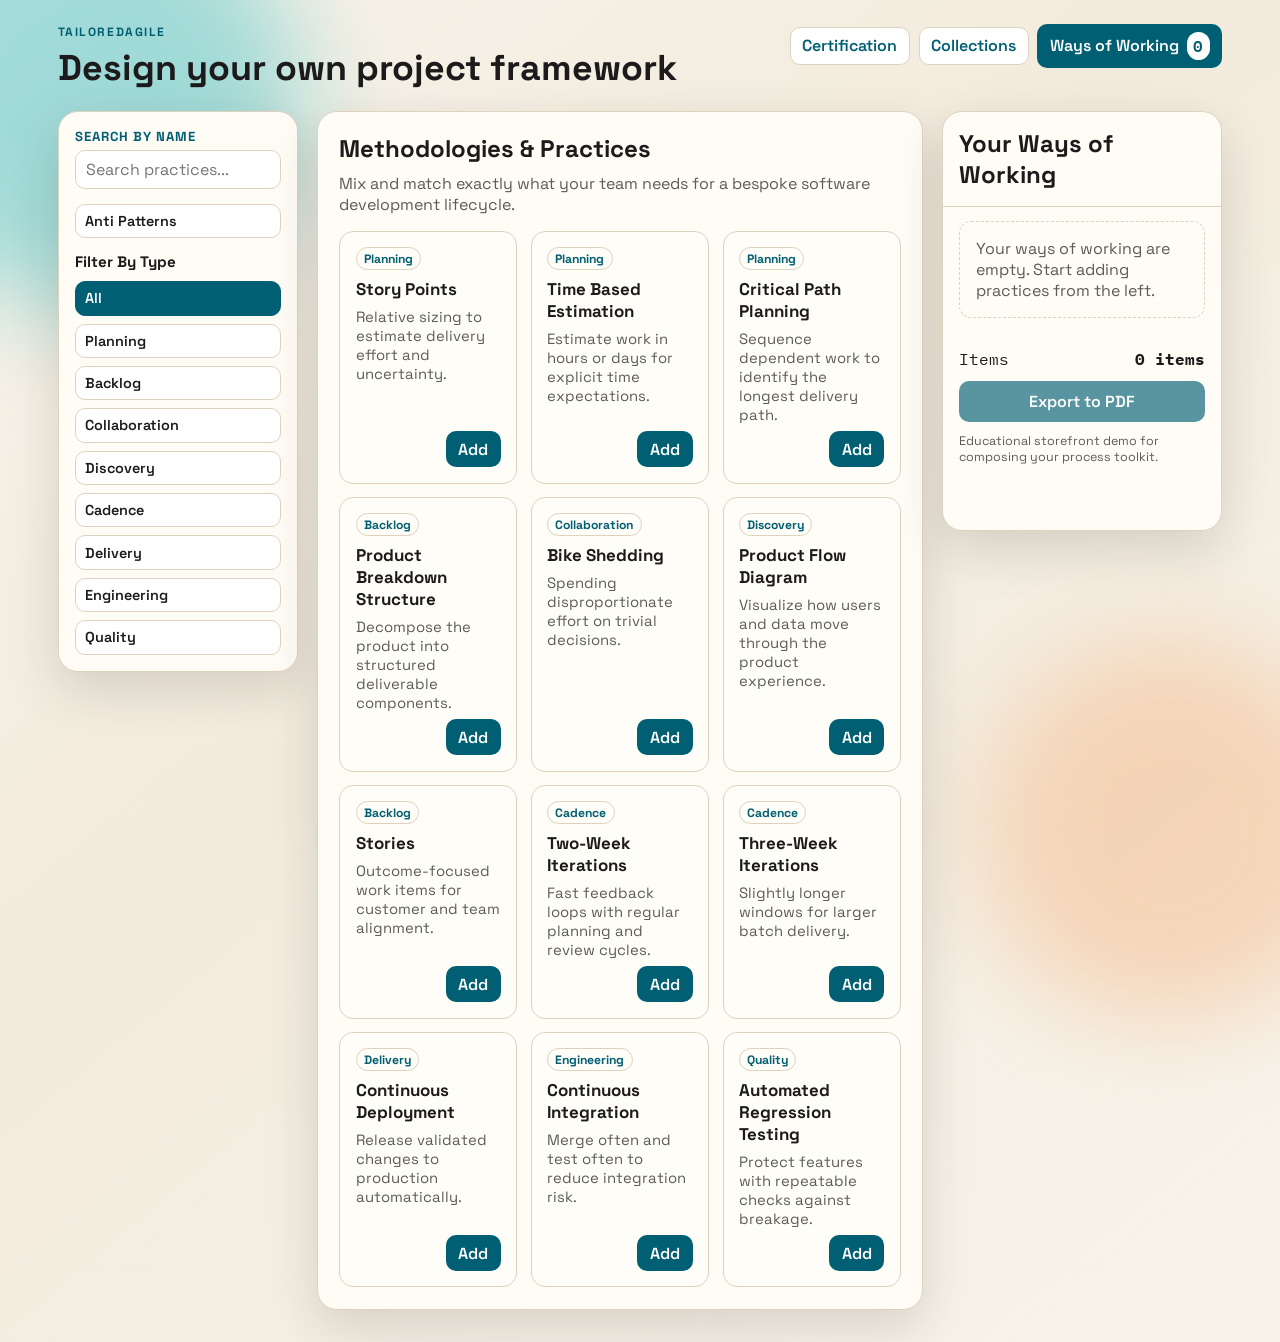
==== index.html @ a71c518c "Add bike shedding anti-pattern and relabel PDF export" ====
<!doctype html>
<html lang="en">
  <head>
    <meta charset="UTF-8" />
    <meta name="viewport" content="width=device-width, initial-scale=1.0" />
    <title>TailoredAgile | Build Your SDLC Ways of Working</title>
    <link rel="preconnect" href="https://fonts.googleapis.com" />
    <link rel="preconnect" href="https://fonts.gstatic.com" crossorigin />
    <link
      href="https://fonts.googleapis.com/css2?family=Space+Grotesk:wght@400;500;600;700&family=IBM+Plex+Mono:wght@400;500&display=swap"
      rel="stylesheet"
    />
    <link rel="stylesheet" href="styles.css" />
  </head>
  <body>
    <div class="bg-shape bg-shape-a" aria-hidden="true"></div>
    <div class="bg-shape bg-shape-b" aria-hidden="true"></div>

    <header class="topbar">
      <div>
        <p class="eyebrow">TailoredAgile</p>
        <h1>Design your own project framework</h1>
      </div>
      <div class="topbar-actions">
        <a class="collections-link" href="certification.html">Certification</a>
        <a class="collections-link" href="collections.html">Collections</a>
        <button id="cartToggle" class="cart-toggle" aria-label="Open ways of working">
          Ways of Working <span id="cartCount">0</span>
        </button>
      </div>
    </header>

    <main class="layout">
      <aside class="filter-sidebar" aria-label="Filter methodologies and practices">
        <div class="filter-panel">
          <div class="filter-search">
            <label for="nameSearch">Search By Name</label>
            <input
              id="nameSearch"
              type="search"
              placeholder="Search practices..."
              autocomplete="off"
            />
          </div>
          <button
            id="antiPatternsFilter"
            type="button"
            class="filter-btn anti-patterns-filter"
            aria-pressed="false"
          >
            Anti Patterns
          </button>
          <h3>Filter By Type</h3>
          <div id="typeFilters" class="filter-list"></div>
        </div>
      </aside>

      <section class="catalog">
        <h2>Methodologies & Practices</h2>
        <p class="section-lead">
          Mix and match exactly what your team needs for a bespoke software
          development lifecycle.
        </p>
        <div id="catalogGrid" class="catalog-grid"></div>
        <p id="catalogEmpty" class="catalog-empty" hidden>
          No practices match this filter.
        </p>
      </section>

      <aside id="cartPanel" class="cart-panel" aria-label="Ways of working">
        <div class="cart-header">
          <h2>Your Ways of Working</h2>
        </div>
        <div id="cartItems" class="cart-items"></div>
        <div class="cart-footer">
          <div class="cart-total-row">
            <span>Items</span>
            <strong id="cartTotal">0 items</strong>
          </div>
          <button id="checkoutBtn" class="checkout-btn">Export to PDF</button>
          <p class="tiny-note">
            Educational storefront demo for composing your process toolkit.
          </p>
        </div>
      </aside>
    </main>

    <script src="catalog-data.js"></script>
    <script src="collections-data.js"></script>
    <script src="script.js"></script>
  </body>
</html>
---- styles.css ----
:root {
  --bg: #f8f4ec;
  --surface: #fffaf1;
  --ink: #1c1a1a;
  --muted: #5e5b57;
  --accent: #005f73;
  --accent-2: #ee9b00;
  --stroke: #ddd2be;
  --danger: #b02a37;
  --shadow: 0 18px 50px rgba(41, 35, 30, 0.15);
}

*,
*::before,
*::after {
  box-sizing: border-box;
}

body {
  margin: 0;
  min-height: 100vh;
  color: var(--ink);
  font-family: "Space Grotesk", system-ui, sans-serif;
  background: linear-gradient(140deg, #f7f3ea 0%, #f2ebdd 42%, #f8f4ec 100%);
  position: relative;
  overflow-x: hidden;
}

.bg-shape {
  position: fixed;
  z-index: -1;
  border-radius: 999px;
  filter: blur(50px);
  opacity: 0.35;
}

.bg-shape-a {
  width: 420px;
  height: 420px;
  top: -110px;
  left: -120px;
  background: #00afb9;
}

.bg-shape-b {
  width: 380px;
  height: 380px;
  bottom: -120px;
  right: -80px;
  background: #f4a261;
}

.topbar {
  max-width: 1200px;
  margin: 0 auto;
  padding: 1.5rem 1.1rem 0.8rem;
  display: flex;
  justify-content: space-between;
  align-items: flex-start;
  gap: 1rem;
}

.topbar-actions {
  display: inline-flex;
  align-items: center;
  gap: 0.55rem;
}

.collections-link {
  text-decoration: none;
  color: var(--accent);
  border: 1px solid var(--stroke);
  border-radius: 10px;
  padding: 0.46rem 0.72rem;
  font-weight: 600;
  background: #fff;
}

.collections-link:hover {
  background: color-mix(in oklab, var(--surface), white 35%);
}

.eyebrow {
  margin: 0;
  text-transform: uppercase;
  letter-spacing: 0.13em;
  font-size: 0.75rem;
  color: var(--accent);
  font-weight: 700;
}

h1 {
  margin: 0.45rem 0 0;
  font-size: clamp(1.5rem, 2.8vw, 2.3rem);
  line-height: 1.15;
}

.layout {
  max-width: 1200px;
  margin: 0 auto;
  padding: 0.6rem 1.1rem 2rem;
  display: grid;
  grid-template-columns: minmax(200px, 240px) minmax(0, 2.3fr) minmax(280px, 0.95fr);
  gap: 1.2rem;
  align-items: start;
}

.catalog,
.cart-panel,
.filter-sidebar {
  background: color-mix(in oklab, var(--surface), white 35%);
  border: 1px solid var(--stroke);
  border-radius: 20px;
  box-shadow: var(--shadow);
}

.filter-sidebar {
  padding: 1rem;
}

.catalog {
  padding: 1.35rem;
}

h2 {
  margin: 0;
}

.section-lead {
  color: var(--muted);
  margin-top: 0.55rem;
  max-width: 60ch;
}

.filter-panel {
  padding: 0;
  position: sticky;
  top: 1rem;
}

.filter-search {
  margin-bottom: 0.9rem;
}

.anti-patterns-filter {
  width: 100%;
  margin-bottom: 0.85rem;
}

.filter-search label {
  display: block;
  margin-bottom: 0.35rem;
  font-size: 0.82rem;
  font-weight: 700;
  color: var(--accent);
  text-transform: uppercase;
  letter-spacing: 0.08em;
}

.filter-search input {
  width: 100%;
  border: 1px solid var(--stroke);
  border-radius: 10px;
  padding: 0.5rem 0.65rem;
  font: inherit;
  background: #fff;
}

.filter-search input:focus {
  outline: 2px solid color-mix(in oklab, var(--accent), white 65%);
  outline-offset: 1px;
}

.filter-panel h3 {
  margin: 0 0 0.65rem;
  font-size: 0.95rem;
}

.filter-list {
  display: flex;
  flex-direction: column;
  gap: 0.5rem;
}

button.filter-btn {
  text-align: left;
  border: 1px solid var(--stroke);
  border-radius: 10px;
  background: #fff;
  color: var(--ink);
  font-size: 0.9rem;
  font-weight: 600;
  padding: 0.45rem 0.6rem;
}

button.filter-btn.active {
  background: var(--accent);
  color: white;
  border-color: var(--accent);
}

.catalog-grid {
  display: grid;
  grid-template-columns: repeat(3, minmax(0, 1fr));
  gap: 0.85rem;
}

.catalog-empty {
  margin: 0.8rem 0 0;
  color: var(--muted);
}

.item-card {
  border: 1px solid var(--stroke);
  border-radius: 14px;
  padding: 0.95rem;
  background: #fffdf7;
  display: flex;
  flex-direction: column;
  gap: 0.45rem;
  transform: translateY(10px);
  opacity: 0;
  animation: rise-in 0.45s ease forwards;
  cursor: pointer;
  transition: border-color 0.15s ease, transform 0.15s ease, box-shadow 0.15s ease;
}

.item-card:hover {
  border-color: color-mix(in oklab, var(--accent), white 50%);
  box-shadow: 0 8px 22px rgba(41, 35, 30, 0.12);
  transform: translateY(-1px);
}

.item-badge {
  align-self: flex-start;
  padding: 0.16rem 0.45rem;
  border-radius: 999px;
  border: 1px solid var(--stroke);
  color: var(--accent);
  font-size: 0.76rem;
  font-weight: 700;
}

.item-title {
  margin: 0;
  font-size: 1.06rem;
}

.item-desc {
  margin: 0;
  color: var(--muted);
  font-size: 0.93rem;
}

.item-footer {
  margin-top: auto;
  display: flex;
  justify-content: flex-end;
  align-items: center;
  gap: 0.6rem;
}

button {
  border: 0;
  font: inherit;
  cursor: pointer;
}

.add-btn,
.checkout-btn,
.cart-toggle {
  background: var(--accent);
  color: white;
  border-radius: 10px;
  padding: 0.48rem 0.8rem;
  font-weight: 600;
  transition: transform 0.15s ease, background 0.2s ease;
}

.add-btn:hover,
.checkout-btn:hover,
.cart-toggle:hover {
  background: #004b5b;
  transform: translateY(-1px);
}

.add-btn.is-added,
.add-btn:disabled {
  background: #3f7f8d;
  cursor: default;
  transform: none;
}

.ghost-btn {
  background: transparent;
  color: var(--accent);
  border: 1px solid var(--stroke);
  border-radius: 10px;
  padding: 0.42rem 0.72rem;
}

.cart-toggle {
  display: inline-flex;
  align-items: center;
  gap: 0.5rem;
}

.cart-toggle span {
  background: white;
  color: var(--accent);
  border-radius: 999px;
  min-width: 1.4rem;
  padding: 0.04rem 0.3rem;
  font-family: "IBM Plex Mono", monospace;
}

.cart-panel {
  display: flex;
  flex-direction: column;
  min-height: 420px;
}

.cart-header,
.cart-footer {
  padding: 1rem;
}

.cart-header {
  display: flex;
  justify-content: space-between;
  align-items: center;
  border-bottom: 1px solid var(--stroke);
}

.cart-items {
  padding: 0.9rem 1rem;
  display: flex;
  flex-direction: column;
  gap: 0.75rem;
  max-height: 54vh;
  overflow: auto;
}

.empty-cart {
  color: var(--muted);
  border: 1px dashed var(--stroke);
  border-radius: 12px;
  padding: 1rem;
  margin: 0;
}

.cart-row {
  border: 1px solid var(--stroke);
  border-radius: 12px;
  padding: 0.8rem;
  display: block;
  background: #fffdf8;
}

.cart-row h4 {
  margin: 0;
  font-size: 1rem;
}

.cart-row p {
  margin: 0.25rem 0 0;
  color: var(--muted);
  font-size: 0.9rem;
}

.remove-btn {
  margin-top: 0.4rem;
  background: transparent;
  color: var(--danger);
  padding: 0;
  font-size: 0.85rem;
}

.cart-total-row {
  display: flex;
  justify-content: space-between;
  align-items: baseline;
  margin-bottom: 0.8rem;
  font-family: "IBM Plex Mono", monospace;
}

.checkout-btn {
  width: 100%;
  padding-block: 0.62rem;
}

.tiny-note {
  margin: 0.7rem 0 0;
  color: var(--muted);
  font-size: 0.78rem;
}

.checkout-dialog {
  width: min(500px, 94vw);
  border: 1px solid var(--stroke);
  border-radius: 14px;
  padding: 1rem;
}

.checkout-dialog::backdrop {
  background: rgba(25, 23, 22, 0.5);
}

.checkout-dialog h3 {
  margin-top: 0;
}

.checkout-dialog ul {
  padding-left: 1.15rem;
  color: var(--muted);
}

.checkout-total {
  font-family: "IBM Plex Mono", monospace;
}

.checkout-dialog menu {
  display: flex;
  gap: 0.6rem;
  justify-content: flex-end;
  padding: 0;
  margin: 0;
}

.collections-layout {
  max-width: 980px;
  margin: 0 auto;
  padding: 1.2rem 1.1rem 2rem;
}

.collections-panel {
  background: color-mix(in oklab, var(--surface), white 35%);
  border: 1px solid var(--stroke);
  border-radius: 20px;
  box-shadow: var(--shadow);
  padding: 1.35rem;
}

.collections-grid {
  margin-top: 1rem;
  display: grid;
  grid-template-columns: repeat(auto-fit, minmax(240px, 1fr));
  gap: 0.85rem;
}

.collection-card {
  border: 1px solid var(--stroke);
  border-radius: 14px;
  padding: 1rem;
  background: #fffdf7;
  display: flex;
  flex-direction: column;
  gap: 0.55rem;
  transform: translateY(10px);
  opacity: 0;
  animation: rise-in 0.45s ease forwards;
}

.collection-card h2 {
  font-size: 1rem;
}

.collection-desc {
  margin: 0;
  color: var(--muted);
  font-size: 0.93rem;
}

.collection-list {
  margin: 0;
  padding-left: 1.1rem;
  color: var(--muted);
  font-size: 0.9rem;
}

.collection-use {
  margin-top: auto;
  text-align: center;
  text-decoration: none;
}

.practice-layout {
  max-width: 980px;
  margin: 0 auto;
  padding: 1.2rem 1.1rem 2rem;
}

.practice-panel {
  background: color-mix(in oklab, var(--surface), white 35%);
  border: 1px solid var(--stroke);
  border-radius: 20px;
  box-shadow: var(--shadow);
  padding: 1.35rem;
}

.back-link {
  display: inline-block;
  margin-bottom: 0.8rem;
  color: var(--accent);
  font-weight: 600;
}

.summary-grid {
  margin-top: 1rem;
  display: grid;
  grid-template-columns: repeat(auto-fit, minmax(220px, 1fr));
  gap: 0.85rem;
}

.summary-card {
  border: 1px solid var(--stroke);
  border-radius: 14px;
  padding: 0.95rem;
  background: #fffdf7;
}

.summary-card h2 {
  font-size: 1rem;
  margin-bottom: 0.45rem;
}

.summary-card p {
  margin: 0;
  color: var(--muted);
  line-height: 1.45;
}

@keyframes rise-in {
  to {
    opacity: 1;
    transform: translateY(0);
  }
}

@media (max-width: 960px) {
  .layout {
    grid-template-columns: 1fr;
  }

  .topbar-actions {
    width: 100%;
    justify-content: flex-end;
  }

  .catalog-grid {
    grid-template-columns: repeat(2, minmax(0, 1fr));
  }

  .filter-panel {
    position: static;
  }

  .filter-list {
    flex-direction: row;
    flex-wrap: wrap;
  }

  .cart-panel {
    position: fixed;
    right: 0;
    top: 0;
    height: 100vh;
    width: min(420px, 95vw);
    border-radius: 16px 0 0 16px;
    transform: translateX(100%);
    transition: transform 0.25s ease;
    z-index: 10;
  }

  .cart-panel.open {
    transform: translateX(0);
  }
}

@media (max-width: 640px) {
  .catalog-grid {
    grid-template-columns: 1fr;
  }
}
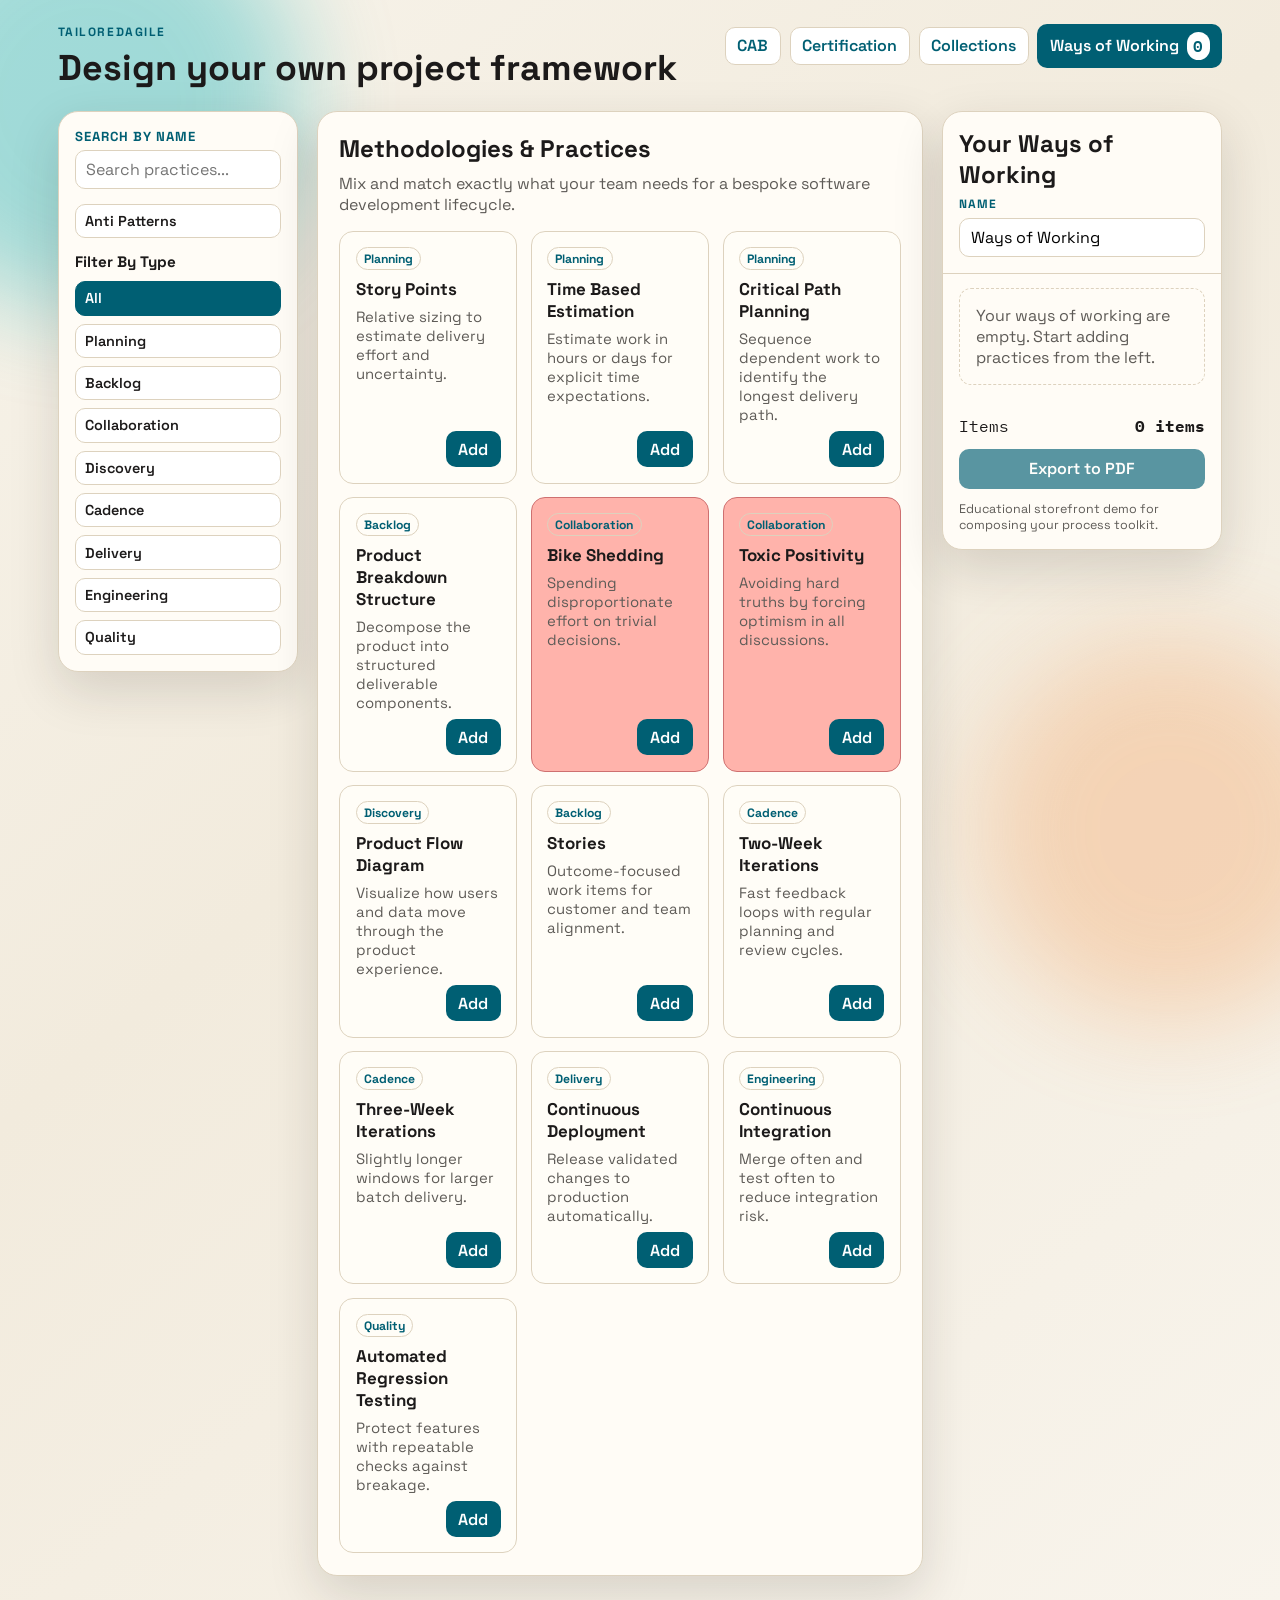
==== commit e3f3236c: "Add custom Ways of Working title for PDF cover page" ====
--- a/index.html
+++ b/index.html
@@ -22,6 +22,7 @@
         <h1>Design your own project framework</h1>
       </div>
       <div class="topbar-actions">
+        <a class="collections-link" href="change-advisory-board.html">CAB</a>
         <a class="collections-link" href="certification.html">Certification</a>
         <a class="collections-link" href="collections.html">Collections</a>
         <button id="cartToggle" class="cart-toggle" aria-label="Open ways of working">
@@ -69,7 +70,18 @@
 
       <aside id="cartPanel" class="cart-panel" aria-label="Ways of working">
         <div class="cart-header">
-          <h2>Your Ways of Working</h2>
+          <div class="cart-title-wrap">
+            <h2>Your Ways of Working</h2>
+            <label class="cart-title-label" for="waysOfWorkingName">Name</label>
+            <input
+              id="waysOfWorkingName"
+              class="cart-title-input"
+              type="text"
+              maxlength="120"
+              placeholder="Ways of Working"
+              value="Ways of Working"
+            />
+          </div>
         </div>
         <div id="cartItems" class="cart-items"></div>
         <div class="cart-footer">
@@ -87,6 +99,7 @@
 
     <script src="catalog-data.js"></script>
     <script src="collections-data.js"></script>
+    <script src="pdf-export.js"></script>
     <script src="script.js"></script>
   </body>
 </html>
--- a/styles.css
+++ b/styles.css
@@ -225,6 +225,11 @@
   transition: border-color 0.15s ease, transform 0.15s ease, box-shadow 0.15s ease;
 }
 
+.item-card--anti-pattern {
+  background: #ffb3ab;
+  border-color: color-mix(in oklab, var(--danger), white 30%);
+}
+
 .item-card:hover {
   border-color: color-mix(in oklab, var(--accent), white 50%);
   box-shadow: 0 8px 22px rgba(41, 35, 30, 0.12);
@@ -326,10 +331,36 @@
 }
 
 .cart-header {
-  display: flex;
-  justify-content: space-between;
-  align-items: center;
+  display: block;
   border-bottom: 1px solid var(--stroke);
+}
+
+.cart-title-wrap {
+  display: flex;
+  flex-direction: column;
+  gap: 0.38rem;
+}
+
+.cart-title-label {
+  font-size: 0.75rem;
+  font-weight: 700;
+  letter-spacing: 0.08em;
+  text-transform: uppercase;
+  color: var(--accent);
+}
+
+.cart-title-input {
+  width: 100%;
+  border: 1px solid var(--stroke);
+  border-radius: 10px;
+  padding: 0.5rem 0.65rem;
+  font: inherit;
+  background: #fff;
+}
+
+.cart-title-input:focus {
+  outline: 2px solid color-mix(in oklab, var(--accent), white 65%);
+  outline-offset: 1px;
 }
 
 .cart-items {
@@ -528,6 +559,26 @@
   margin: 0;
   color: var(--muted);
   line-height: 1.45;
+}
+
+.video-section {
+  margin-top: 1rem;
+}
+
+.video-frame-wrap {
+  position: relative;
+  width: 100%;
+  aspect-ratio: 16 / 9;
+  border: 1px solid var(--stroke);
+  border-radius: 14px;
+  overflow: hidden;
+  background: #000;
+}
+
+.video-frame-wrap iframe {
+  width: 100%;
+  height: 100%;
+  border: 0;
 }
 
 @keyframes rise-in {
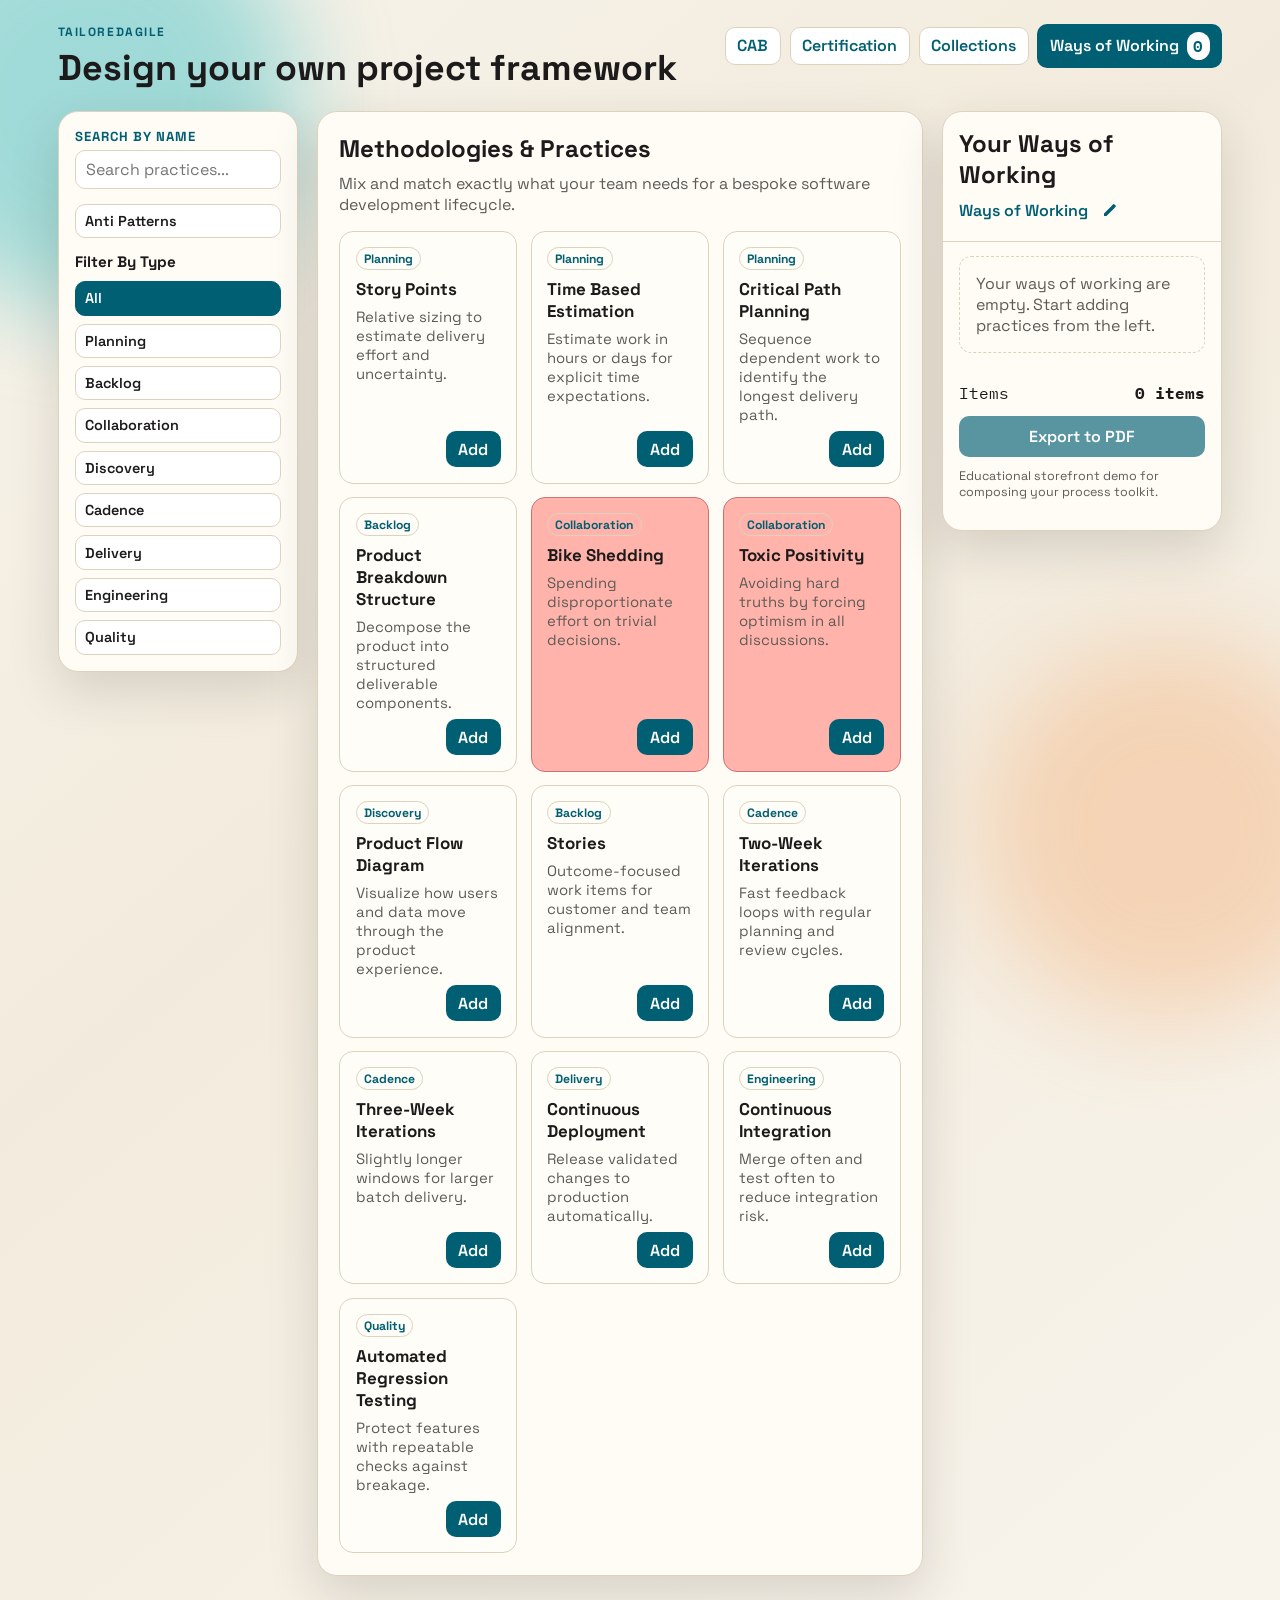
==== commit 341f5009: "Improve Ways of Working title editing with inline icon flow" ====
--- a/index.html
+++ b/index.html
@@ -72,15 +72,32 @@
         <div class="cart-header">
           <div class="cart-title-wrap">
             <h2>Your Ways of Working</h2>
-            <label class="cart-title-label" for="waysOfWorkingName">Name</label>
-            <input
-              id="waysOfWorkingName"
-              class="cart-title-input"
-              type="text"
-              maxlength="120"
-              placeholder="Ways of Working"
-              value="Ways of Working"
-            />
+            <div id="waysOfWorkingNameEditor" class="cart-name-editor">
+              <p id="waysOfWorkingNameDisplay" class="cart-name-display">Ways of Working</p>
+              <button
+                id="waysOfWorkingNameEditBtn"
+                type="button"
+                class="cart-name-edit-btn"
+                aria-label="Edit ways of working name"
+              >
+                <svg viewBox="0 0 24 24" aria-hidden="true" focusable="false">
+                  <path
+                    d="M3 17.25V21h3.75L18.81 8.94l-3.75-3.75L3 17.25Zm17.71-10.04a1 1 0 0 0 0-1.42l-2.5-2.5a1 1 0 0 0-1.42 0L14.85 5.23l3.75 3.75 2.11-2.11Z"
+                    fill="currentColor"
+                  />
+                </svg>
+                <span class="sr-only">Edit ways of working name</span>
+              </button>
+              <input
+                id="waysOfWorkingName"
+                class="cart-title-input"
+                type="text"
+                maxlength="120"
+                placeholder="Ways of Working"
+                value="Ways of Working"
+                aria-label="Ways of working name"
+              />
+            </div>
           </div>
         </div>
         <div id="cartItems" class="cart-items"></div>
--- a/styles.css
+++ b/styles.css
@@ -341,12 +341,63 @@
   gap: 0.38rem;
 }
 
-.cart-title-label {
-  font-size: 0.75rem;
-  font-weight: 700;
-  letter-spacing: 0.08em;
-  text-transform: uppercase;
-  color: var(--accent);
+.cart-name-editor {
+  display: flex;
+  align-items: center;
+  gap: 0.45rem;
+}
+
+.cart-name-display {
+  margin: 0;
+  color: var(--accent);
+  font-weight: 600;
+  line-height: 1.2;
+  word-break: break-word;
+}
+
+.cart-name-edit-btn {
+  display: inline-flex;
+  align-items: center;
+  justify-content: center;
+  width: 1.8rem;
+  height: 1.8rem;
+  border-radius: 8px;
+  border: 1px solid transparent;
+  background: transparent;
+  color: var(--accent);
+  padding: 0;
+}
+
+.cart-name-edit-btn:hover {
+  border-color: var(--stroke);
+  background: color-mix(in oklab, var(--surface), white 20%);
+}
+
+.cart-name-edit-btn:focus-visible {
+  outline: 2px solid color-mix(in oklab, var(--accent), white 65%);
+  outline-offset: 1px;
+}
+
+.cart-name-edit-btn svg {
+  width: 1rem;
+  height: 1rem;
+}
+
+.cart-name-editor .cart-title-input {
+  display: none;
+}
+
+.cart-name-editor.is-editing {
+  align-items: stretch;
+}
+
+.cart-name-editor.is-editing .cart-name-display,
+.cart-name-editor.is-editing .cart-name-edit-btn {
+  display: none;
+}
+
+.cart-name-editor.is-editing .cart-title-input {
+  display: block;
 }
 
 .cart-title-input {
@@ -361,6 +412,18 @@
 .cart-title-input:focus {
   outline: 2px solid color-mix(in oklab, var(--accent), white 65%);
   outline-offset: 1px;
+}
+
+.sr-only {
+  position: absolute;
+  width: 1px;
+  height: 1px;
+  padding: 0;
+  margin: -1px;
+  overflow: hidden;
+  clip: rect(0, 0, 0, 0);
+  white-space: nowrap;
+  border: 0;
 }
 
 .cart-items {
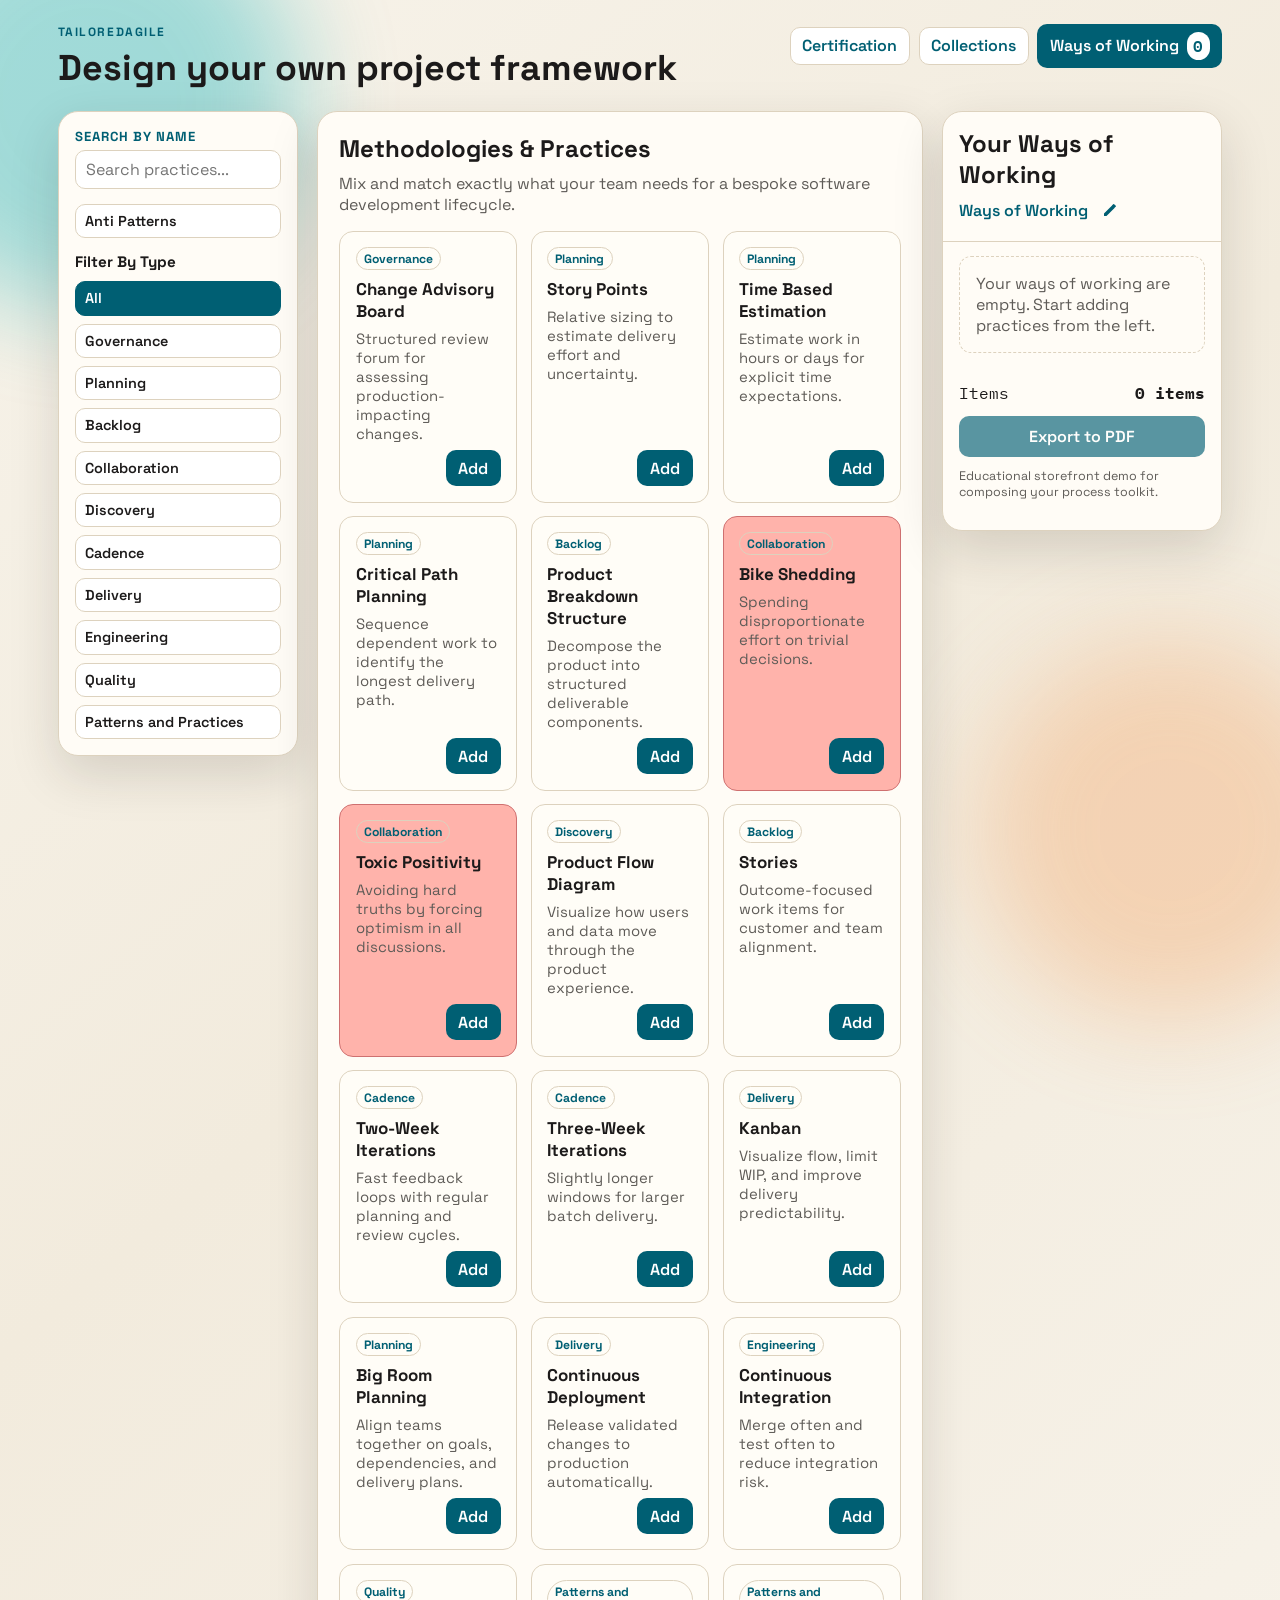
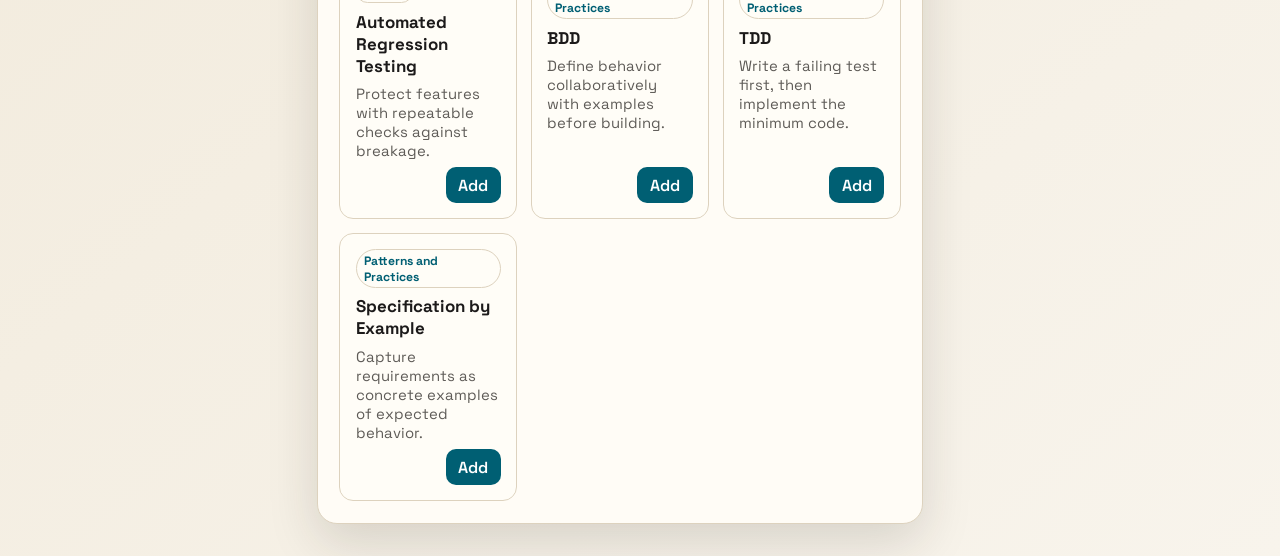
==== commit 8e565ac5: "Move CAB into catalog cards and remove header link" ====
--- a/index.html
+++ b/index.html
@@ -22,7 +22,6 @@
         <h1>Design your own project framework</h1>
       </div>
       <div class="topbar-actions">
-        <a class="collections-link" href="change-advisory-board.html">CAB</a>
         <a class="collections-link" href="certification.html">Certification</a>
         <a class="collections-link" href="collections.html">Collections</a>
         <button id="cartToggle" class="cart-toggle" aria-label="Open ways of working">
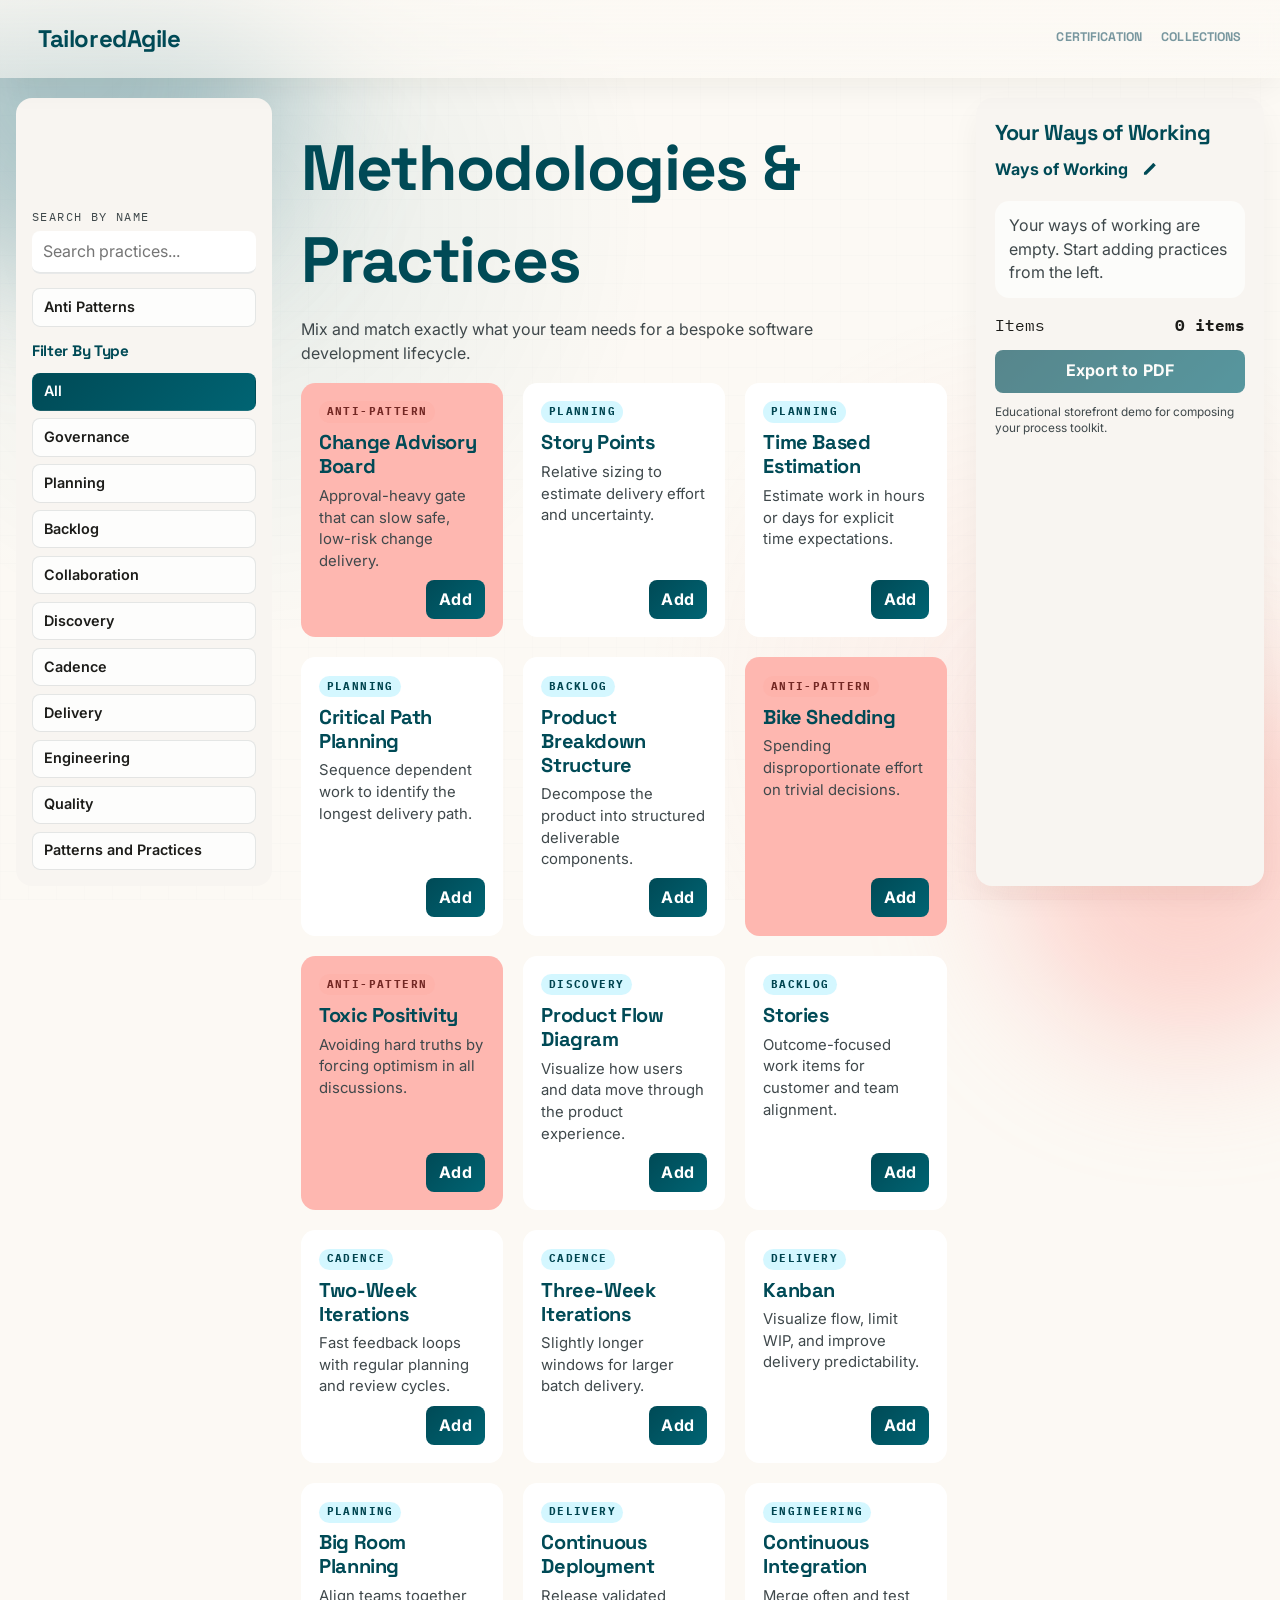
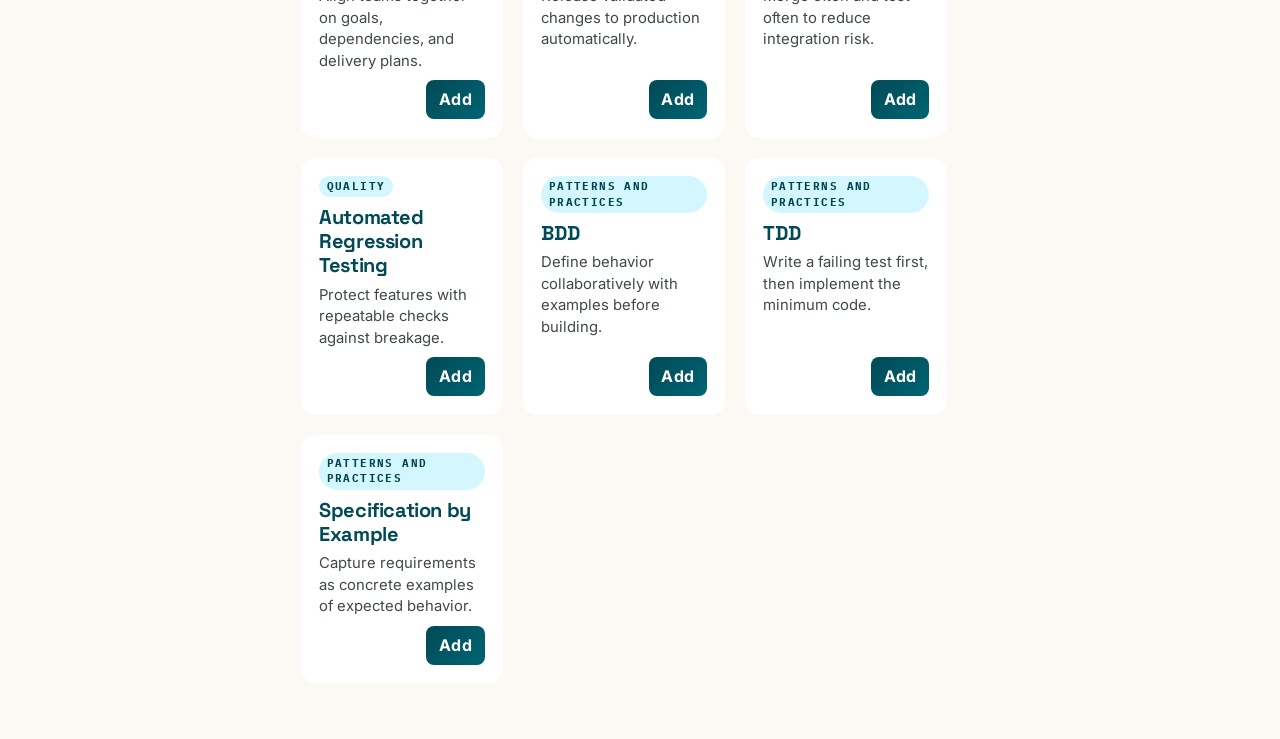
==== commit b40327e4: "Apply new editorial UI template and refine top bar/background" ====
--- a/index.html
+++ b/index.html
@@ -7,7 +7,7 @@
     <link rel="preconnect" href="https://fonts.googleapis.com" />
     <link rel="preconnect" href="https://fonts.gstatic.com" crossorigin />
     <link
-      href="https://fonts.googleapis.com/css2?family=Space+Grotesk:wght@400;500;600;700&family=IBM+Plex+Mono:wght@400;500&display=swap"
+      href="https://fonts.googleapis.com/css2?family=Space+Grotesk:wght@400;500;600;700&family=Inter:wght@400;500;600;700&family=IBM+Plex+Mono:wght@400;500&display=swap"
       rel="stylesheet"
     />
     <link rel="stylesheet" href="styles.css" />
--- a/styles.css
+++ b/styles.css
@@ -1,13 +1,24 @@
 :root {
-  --bg: #f8f4ec;
-  --surface: #fffaf1;
-  --ink: #1c1a1a;
-  --muted: #5e5b57;
-  --accent: #005f73;
-  --accent-2: #ee9b00;
-  --stroke: #ddd2be;
-  --danger: #b02a37;
-  --shadow: 0 18px 50px rgba(41, 35, 30, 0.15);
+  --surface: #fcf9f4;
+  --surface-low: #f6f3ee;
+  --surface-high: #ebe8e3;
+  --surface-card: #ffffff;
+  --on-surface: #1c1c19;
+  --on-surface-variant: #3f484b;
+  --primary: #004a56;
+  --primary-container: #006473;
+  --secondary-container: #f99188;
+  --on-secondary-container: #732824;
+  --primary-fixed: #a5eeff;
+  --on-primary: #ffffff;
+  --outline-variant: rgba(111, 121, 123, 0.18);
+  --danger: #ba1a1a;
+  --radius-sm: 0.5rem;
+  --radius-md: 0.9rem;
+  --radius-lg: 1.25rem;
+  --radius-xl: 1.7rem;
+  --whisper: 0 12px 32px -4px rgba(28, 28, 25, 0.06);
+  --ease-luxe: cubic-bezier(0.22, 1, 0.36, 1);
 }
 
 *,
@@ -16,244 +27,412 @@
   box-sizing: border-box;
 }
 
+html,
 body {
   margin: 0;
+  min-height: 100%;
+}
+
+body {
   min-height: 100vh;
-  color: var(--ink);
-  font-family: "Space Grotesk", system-ui, sans-serif;
-  background: linear-gradient(140deg, #f7f3ea 0%, #f2ebdd 42%, #f8f4ec 100%);
+  font-family: "Inter", system-ui, sans-serif;
+  color: var(--on-surface);
+  line-height: 1.45;
+  background: var(--surface);
+  overflow-x: hidden;
   position: relative;
-  overflow-x: hidden;
+}
+
+body::before {
+  content: "";
+  position: fixed;
+  inset: 0;
+  z-index: -3;
+  pointer-events: none;
+  background:
+    repeating-linear-gradient(
+      0deg,
+      rgba(0, 74, 86, 0.035) 0,
+      rgba(0, 74, 86, 0.035) 1px,
+      transparent 1px,
+      transparent 28px
+    ),
+    repeating-linear-gradient(
+      90deg,
+      rgba(0, 74, 86, 0.03) 0,
+      rgba(0, 74, 86, 0.03) 1px,
+      transparent 1px,
+      transparent 28px
+    );
+  opacity: 0.35;
+}
+
+body::after {
+  content: "";
+  position: fixed;
+  inset: 0;
+  z-index: -2;
+  pointer-events: none;
+  background:
+    radial-gradient(circle at 18% 24%, rgba(0, 100, 115, 0.09), transparent 34%),
+    radial-gradient(circle at 82% 78%, rgba(249, 145, 136, 0.12), transparent 32%);
 }
 
 .bg-shape {
   position: fixed;
   z-index: -1;
   border-radius: 999px;
-  filter: blur(50px);
-  opacity: 0.35;
+  filter: blur(70px);
+  opacity: 0.5;
+  pointer-events: none;
 }
 
 .bg-shape-a {
-  width: 420px;
-  height: 420px;
-  top: -110px;
+  width: 410px;
+  height: 410px;
+  top: -130px;
   left: -120px;
-  background: #00afb9;
+  background: color-mix(in oklab, var(--primary-container), white 34%);
 }
 
 .bg-shape-b {
-  width: 380px;
-  height: 380px;
-  bottom: -120px;
-  right: -80px;
-  background: #f4a261;
+  width: 360px;
+  height: 360px;
+  bottom: -140px;
+  right: -90px;
+  background: color-mix(in oklab, var(--secondary-container), white 24%);
+}
+
+h1,
+h2,
+h3,
+h4 {
+  margin: 0;
+  color: var(--primary);
+  font-family: "Space Grotesk", system-ui, sans-serif;
+  letter-spacing: -0.02em;
+}
+
+a {
+  color: var(--primary);
+}
+
+button,
+input {
+  font: inherit;
+}
+
+button {
+  border: 0;
+  background: none;
+  cursor: pointer;
 }
 
 .topbar {
-  max-width: 1200px;
-  margin: 0 auto;
-  padding: 1.5rem 1.1rem 0.8rem;
+  position: fixed;
+  top: 0;
+  left: 0;
+  right: 0;
+  transform: none;
+  width: 100%;
+  z-index: 30;
+  max-width: none;
+  margin: 0;
+  padding: 1.35rem clamp(1rem, 3vw, 3rem);
   display: flex;
   justify-content: space-between;
-  align-items: flex-start;
+  align-items: center;
   gap: 1rem;
+  background: linear-gradient(180deg, rgba(252, 249, 244, 0.82) 0%, rgba(252, 249, 244, 0.58) 100%);
+  backdrop-filter: blur(12px);
+  box-shadow: var(--whisper);
+}
+
+.topbar > div:first-child h1 {
+  display: none;
+}
+
+.eyebrow {
+  margin: 0;
+  text-transform: none;
+  letter-spacing: -0.02em;
+  font-size: 1.5rem;
+  font-weight: 800;
+  color: var(--primary);
+  font-family: "Space Grotesk", system-ui, sans-serif;
+}
+
+h1 {
+  margin-top: 0.4rem;
+  font-size: clamp(2rem, 5vw, 3.8rem);
+  line-height: 1.08;
 }
 
 .topbar-actions {
   display: inline-flex;
+  flex-wrap: wrap;
   align-items: center;
-  gap: 0.55rem;
+  justify-content: flex-end;
+  gap: 1.2rem;
+  font-family: "Space Grotesk", system-ui, sans-serif;
+  text-transform: uppercase;
+  font-size: 0.78rem;
+  letter-spacing: 0.06em;
+  font-weight: 700;
+}
+
+.collections-link,
+.cart-toggle,
+.add-btn,
+.checkout-btn,
+.collection-use {
+  text-decoration: none;
+  display: inline-flex;
+  align-items: center;
+  justify-content: center;
+  gap: 0.45rem;
+  border-radius: var(--radius-sm);
+  font-weight: 700;
+  letter-spacing: 0.01em;
+  transition: transform 600ms var(--ease-luxe), box-shadow 600ms var(--ease-luxe),
+    background-color 600ms var(--ease-luxe), color 600ms var(--ease-luxe);
 }
 
 .collections-link {
-  text-decoration: none;
-  color: var(--accent);
-  border: 1px solid var(--stroke);
-  border-radius: 10px;
-  padding: 0.46rem 0.72rem;
+  padding: 0 0 0.18rem;
+  background: transparent;
+  color: color-mix(in oklab, var(--primary), white 45%);
+  border: 0;
+  border-bottom: 2px solid transparent;
+  border-radius: 0;
+}
+
+.collections-link:hover {
+  transform: none;
+  box-shadow: none;
+  background: transparent;
+  color: var(--primary);
+}
+
+.cart-toggle {
+  padding: 0 0 0.18rem;
+  background: transparent;
+  color: var(--primary);
+  box-shadow: none;
+  border-radius: 0;
+  border-bottom: 2px solid var(--primary);
+}
+
+.cart-toggle:hover,
+.add-btn:hover,
+.checkout-btn:hover,
+.collection-use:hover {
+  transform: translateY(-2px);
+}
+
+.cart-toggle span {
+  min-width: auto;
+  text-align: left;
+  border-radius: 0;
+  padding: 0;
+  background: transparent;
+  color: inherit;
+  font-family: inherit;
+  font-size: inherit;
   font-weight: 600;
-  background: #fff;
-}
-
-.collections-link:hover {
-  background: color-mix(in oklab, var(--surface), white 35%);
-}
-
-.eyebrow {
-  margin: 0;
-  text-transform: uppercase;
-  letter-spacing: 0.13em;
-  font-size: 0.75rem;
-  color: var(--accent);
-  font-weight: 700;
-}
-
-h1 {
-  margin: 0.45rem 0 0;
-  font-size: clamp(1.5rem, 2.8vw, 2.3rem);
-  line-height: 1.15;
 }
 
 .layout {
-  max-width: 1200px;
+  max-width: 1920px;
   margin: 0 auto;
-  padding: 0.6rem 1.1rem 2rem;
+  padding: 6.8rem 1rem 2rem;
   display: grid;
-  grid-template-columns: minmax(200px, 240px) minmax(0, 2.3fr) minmax(280px, 0.95fr);
-  gap: 1.2rem;
+  grid-template-columns: 1fr;
+  gap: 1rem;
   align-items: start;
 }
 
+.filter-sidebar,
 .catalog,
 .cart-panel,
-.filter-sidebar {
-  background: color-mix(in oklab, var(--surface), white 35%);
-  border: 1px solid var(--stroke);
-  border-radius: 20px;
-  box-shadow: var(--shadow);
-}
-
-.filter-sidebar {
+.collections-panel,
+.practice-panel {
+  background: color-mix(in oklab, var(--surface-low), white 18%);
+  border-radius: var(--radius-xl);
+}
+
+.filter-sidebar,
+.cart-panel,
+.collections-panel,
+.practice-panel {
   padding: 1rem;
 }
 
 .catalog {
-  padding: 1.35rem;
-}
-
-h2 {
-  margin: 0;
-}
-
-.section-lead {
-  color: var(--muted);
-  margin-top: 0.55rem;
-  max-width: 60ch;
+  padding: 1rem;
+  background: transparent;
+  border-radius: 0;
 }
 
 .filter-panel {
-  padding: 0;
-  position: sticky;
-  top: 1rem;
+  position: static;
 }
 
 .filter-search {
   margin-bottom: 0.9rem;
-}
-
-.anti-patterns-filter {
-  width: 100%;
-  margin-bottom: 0.85rem;
 }
 
 .filter-search label {
   display: block;
   margin-bottom: 0.35rem;
-  font-size: 0.82rem;
-  font-weight: 700;
-  color: var(--accent);
+  font-family: "IBM Plex Mono", monospace;
+  font-size: 0.72rem;
+  letter-spacing: 0.12em;
   text-transform: uppercase;
-  letter-spacing: 0.08em;
-}
-
-.filter-search input {
+  color: var(--on-surface-variant);
+}
+
+.filter-search input,
+.cart-title-input {
   width: 100%;
-  border: 1px solid var(--stroke);
-  border-radius: 10px;
-  padding: 0.5rem 0.65rem;
-  font: inherit;
-  background: #fff;
-}
-
-.filter-search input:focus {
-  outline: 2px solid color-mix(in oklab, var(--accent), white 65%);
-  outline-offset: 1px;
+  border: 0;
+  border-bottom: 2px solid var(--outline-variant);
+  border-radius: var(--radius-sm);
+  background: var(--surface-card);
+  padding: 0.56rem 0.68rem;
+}
+
+.filter-search input:focus,
+.cart-title-input:focus {
+  outline: 2px solid rgba(0, 74, 86, 0.28);
+  outline-offset: 2px;
+  border-bottom-color: color-mix(in oklab, var(--primary), white 34%);
+}
+
+.anti-patterns-filter,
+button.filter-btn,
+.ghost-btn {
+  width: 100%;
+  text-align: left;
+  border-radius: var(--radius-sm);
+  border: 1px solid var(--outline-variant);
+  background: color-mix(in oklab, var(--surface-card), var(--surface-low) 20%);
+  padding: 0.48rem 0.68rem;
+  font-size: 0.9rem;
+  font-weight: 600;
+  color: var(--on-surface);
+  transition: transform 600ms var(--ease-luxe), background-color 600ms var(--ease-luxe),
+    color 600ms var(--ease-luxe);
+}
+
+.anti-patterns-filter {
+  margin-bottom: 0.85rem;
 }
 
 .filter-panel h3 {
   margin: 0 0 0.65rem;
+  color: var(--primary);
   font-size: 0.95rem;
 }
 
 .filter-list {
   display: flex;
   flex-direction: column;
-  gap: 0.5rem;
-}
-
-button.filter-btn {
-  text-align: left;
-  border: 1px solid var(--stroke);
-  border-radius: 10px;
-  background: #fff;
-  color: var(--ink);
-  font-size: 0.9rem;
-  font-weight: 600;
-  padding: 0.45rem 0.6rem;
-}
-
-button.filter-btn.active {
-  background: var(--accent);
-  color: white;
-  border-color: var(--accent);
+  gap: 0.48rem;
+}
+
+button.filter-btn.active,
+.anti-patterns-filter.active {
+  background: linear-gradient(135deg, var(--primary) 0%, var(--primary-container) 100%);
+  color: var(--on-primary);
+  border-color: transparent;
+}
+
+.catalog h2 {
+  font-size: clamp(2rem, 5vw, 4rem);
+}
+
+.section-lead {
+  margin-top: 0.6rem;
+  color: var(--on-surface-variant);
+  max-width: 58ch;
+  line-height: 1.52;
+  font-size: 1rem;
 }
 
 .catalog-grid {
+  margin-top: 1.1rem;
   display: grid;
-  grid-template-columns: repeat(3, minmax(0, 1fr));
-  gap: 0.85rem;
+  grid-template-columns: 1fr;
+  gap: 1rem;
 }
 
 .catalog-empty {
-  margin: 0.8rem 0 0;
-  color: var(--muted);
-}
-
-.item-card {
-  border: 1px solid var(--stroke);
-  border-radius: 14px;
-  padding: 0.95rem;
-  background: #fffdf7;
+  margin: 0.9rem 0 0;
+  color: var(--on-surface-variant);
+}
+
+.item-card,
+.collection-card,
+.summary-card,
+.cart-row,
+.empty-cart {
+  border-radius: var(--radius-md);
+  background: var(--surface-card);
+}
+
+.item-card,
+.collection-card {
   display: flex;
   flex-direction: column;
-  gap: 0.45rem;
-  transform: translateY(10px);
+  gap: 0.48rem;
+  padding: 1.15rem;
   opacity: 0;
-  animation: rise-in 0.45s ease forwards;
-  cursor: pointer;
-  transition: border-color 0.15s ease, transform 0.15s ease, box-shadow 0.15s ease;
+  transform: translateY(12px);
+  animation: rise-in 620ms var(--ease-luxe) forwards;
+  transition: transform 600ms var(--ease-luxe), box-shadow 600ms var(--ease-luxe),
+    background-color 600ms var(--ease-luxe);
+}
+
+.item-card:hover,
+.collection-card:hover,
+.summary-card:hover,
+.cart-row:hover {
+  transform: translateY(-3px);
+  box-shadow: var(--whisper);
 }
 
 .item-card--anti-pattern {
-  background: #ffb3ab;
-  border-color: color-mix(in oklab, var(--danger), white 30%);
-}
-
-.item-card:hover {
-  border-color: color-mix(in oklab, var(--accent), white 50%);
-  box-shadow: 0 8px 22px rgba(41, 35, 30, 0.12);
-  transform: translateY(-1px);
+  background: color-mix(in oklab, var(--secondary-container), white 34%);
 }
 
 .item-badge {
   align-self: flex-start;
-  padding: 0.16rem 0.45rem;
+  padding: 0.17rem 0.46rem;
   border-radius: 999px;
-  border: 1px solid var(--stroke);
-  color: var(--accent);
-  font-size: 0.76rem;
+  font-size: 0.68rem;
+  text-transform: uppercase;
+  letter-spacing: 0.13em;
   font-weight: 700;
+  font-family: "IBM Plex Mono", monospace;
+  background: color-mix(in oklab, var(--primary-fixed), white 50%);
+  color: color-mix(in oklab, var(--primary), black 5%);
+}
+
+.item-card--anti-pattern .item-badge {
+  background: color-mix(in oklab, var(--secondary-container), white 30%);
+  color: var(--on-secondary-container);
 }
 
 .item-title {
   margin: 0;
-  font-size: 1.06rem;
+  font-size: 1.25rem;
+  line-height: 1.2;
 }
 
 .item-desc {
   margin: 0;
-  color: var(--muted);
+  color: var(--on-surface-variant);
   font-size: 0.93rem;
 }
 
@@ -261,84 +440,54 @@
   margin-top: auto;
   display: flex;
   justify-content: flex-end;
-  align-items: center;
-  gap: 0.6rem;
-}
-
-button {
-  border: 0;
-  font: inherit;
-  cursor: pointer;
 }
 
 .add-btn,
 .checkout-btn,
-.cart-toggle {
-  background: var(--accent);
-  color: white;
-  border-radius: 10px;
-  padding: 0.48rem 0.8rem;
-  font-weight: 600;
-  transition: transform 0.15s ease, background 0.2s ease;
-}
-
-.add-btn:hover,
-.checkout-btn:hover,
-.cart-toggle:hover {
-  background: #004b5b;
-  transform: translateY(-1px);
+.collection-use {
+  padding: 0.5rem 0.8rem;
+  background: linear-gradient(135deg, var(--primary) 0%, var(--primary-container) 100%);
+  color: var(--on-primary);
 }
 
 .add-btn.is-added,
 .add-btn:disabled {
-  background: #3f7f8d;
+  background: color-mix(in oklab, var(--primary), white 34%);
+  opacity: 0.9;
+  transform: none;
   cursor: default;
-  transform: none;
-}
-
-.ghost-btn {
-  background: transparent;
-  color: var(--accent);
-  border: 1px solid var(--stroke);
-  border-radius: 10px;
-  padding: 0.42rem 0.72rem;
-}
-
-.cart-toggle {
-  display: inline-flex;
-  align-items: center;
-  gap: 0.5rem;
-}
-
-.cart-toggle span {
-  background: white;
-  color: var(--accent);
-  border-radius: 999px;
-  min-width: 1.4rem;
-  padding: 0.04rem 0.3rem;
-  font-family: "IBM Plex Mono", monospace;
 }
 
 .cart-panel {
   display: flex;
   flex-direction: column;
   min-height: 420px;
+  position: fixed;
+  right: 0;
+  top: 0;
+  width: min(420px, 95vw);
+  height: 100vh;
+  border-radius: var(--radius-lg) 0 0 var(--radius-lg);
+  transform: translateX(100%);
+  transition: transform 600ms var(--ease-luxe);
+  z-index: 40;
+  box-shadow: var(--whisper);
+  background: color-mix(in oklab, var(--surface-low), white 18%);
 }
 
 .cart-header,
 .cart-footer {
-  padding: 1rem;
-}
-
-.cart-header {
-  display: block;
-  border-bottom: 1px solid var(--stroke);
+  padding: 0.2rem;
 }
 
 .cart-title-wrap {
   display: flex;
   flex-direction: column;
-  gap: 0.38rem;
+  gap: 0.4rem;
+}
+
+.cart-header h2 {
+  font-size: 1.35rem;
 }
 
 .cart-name-editor {
@@ -349,9 +498,8 @@
 
 .cart-name-display {
   margin: 0;
-  color: var(--accent);
-  font-weight: 600;
-  line-height: 1.2;
+  color: var(--primary);
+  font-weight: 700;
   word-break: break-word;
 }
 
@@ -359,23 +507,31 @@
   display: inline-flex;
   align-items: center;
   justify-content: center;
-  width: 1.8rem;
-  height: 1.8rem;
-  border-radius: 8px;
+  width: 1.85rem;
+  height: 1.85rem;
+  border-radius: 0.5rem;
+  color: var(--primary);
   border: 1px solid transparent;
-  background: transparent;
-  color: var(--accent);
-  padding: 0;
 }
 
 .cart-name-edit-btn:hover {
-  border-color: var(--stroke);
-  background: color-mix(in oklab, var(--surface), white 20%);
-}
-
-.cart-name-edit-btn:focus-visible {
-  outline: 2px solid color-mix(in oklab, var(--accent), white 65%);
-  outline-offset: 1px;
+  border-color: var(--outline-variant);
+  background: var(--surface-card);
+}
+
+.cart-name-edit-btn:focus-visible,
+.ghost-btn:focus-visible,
+.collections-link:focus-visible,
+.cart-toggle:focus-visible,
+.add-btn:focus-visible,
+.checkout-btn:focus-visible,
+button.filter-btn:focus-visible,
+.anti-patterns-filter:focus-visible,
+.remove-btn:focus-visible,
+.back-link:focus-visible,
+.collection-use:focus-visible {
+  outline: 2px solid rgba(0, 74, 86, 0.35);
+  outline-offset: 2px;
 }
 
 .cart-name-edit-btn svg {
@@ -398,20 +554,6 @@
 
 .cart-name-editor.is-editing .cart-title-input {
   display: block;
-}
-
-.cart-title-input {
-  width: 100%;
-  border: 1px solid var(--stroke);
-  border-radius: 10px;
-  padding: 0.5rem 0.65rem;
-  font: inherit;
-  background: #fff;
-}
-
-.cart-title-input:focus {
-  outline: 2px solid color-mix(in oklab, var(--accent), white 65%);
-  outline-offset: 1px;
 }
 
 .sr-only {
@@ -427,28 +569,23 @@
 }
 
 .cart-items {
-  padding: 0.9rem 1rem;
+  padding: 0.85rem 0.2rem;
   display: flex;
   flex-direction: column;
-  gap: 0.75rem;
-  max-height: 54vh;
+  gap: 0.7rem;
+  max-height: calc(100vh - 19rem);
   overflow: auto;
 }
 
+.empty-cart,
+.cart-row {
+  padding: 0.85rem;
+}
+
 .empty-cart {
-  color: var(--muted);
-  border: 1px dashed var(--stroke);
-  border-radius: 12px;
-  padding: 1rem;
-  margin: 0;
-}
-
-.cart-row {
-  border: 1px solid var(--stroke);
-  border-radius: 12px;
-  padding: 0.8rem;
-  display: block;
-  background: #fffdf8;
+  margin: 0;
+  color: var(--on-surface-variant);
+  background: color-mix(in oklab, var(--surface-card), var(--surface-low) 28%);
 }
 
 .cart-row h4 {
@@ -457,24 +594,25 @@
 }
 
 .cart-row p {
-  margin: 0.25rem 0 0;
-  color: var(--muted);
-  font-size: 0.9rem;
+  margin: 0.2rem 0 0;
+  color: var(--on-surface-variant);
+  font-size: 0.86rem;
+  font-family: "IBM Plex Mono", monospace;
 }
 
 .remove-btn {
-  margin-top: 0.4rem;
-  background: transparent;
+  margin-top: 0.45rem;
+  padding: 0;
   color: var(--danger);
-  padding: 0;
   font-size: 0.85rem;
+  font-weight: 700;
 }
 
 .cart-total-row {
   display: flex;
   justify-content: space-between;
   align-items: baseline;
-  margin-bottom: 0.8rem;
+  margin-bottom: 0.75rem;
   font-family: "IBM Plex Mono", monospace;
 }
 
@@ -485,19 +623,22 @@
 
 .tiny-note {
   margin: 0.7rem 0 0;
-  color: var(--muted);
-  font-size: 0.78rem;
+  color: var(--on-surface-variant);
+  font-size: 0.74rem;
+  line-height: 1.4;
 }
 
 .checkout-dialog {
   width: min(500px, 94vw);
-  border: 1px solid var(--stroke);
-  border-radius: 14px;
+  border: 1px solid var(--outline-variant);
+  border-radius: var(--radius-md);
+  background: var(--surface-card);
   padding: 1rem;
 }
 
 .checkout-dialog::backdrop {
-  background: rgba(25, 23, 22, 0.5);
+  background: rgba(25, 23, 22, 0.45);
+  backdrop-filter: blur(4px);
 }
 
 .checkout-dialog h3 {
@@ -506,7 +647,7 @@
 
 .checkout-dialog ul {
   padding-left: 1.15rem;
-  color: var(--muted);
+  color: var(--on-surface-variant);
 }
 
 .checkout-total {
@@ -517,111 +658,71 @@
   display: flex;
   gap: 0.6rem;
   justify-content: flex-end;
+  margin: 0;
   padding: 0;
-  margin: 0;
-}
-
-.collections-layout {
-  max-width: 980px;
-  margin: 0 auto;
-  padding: 1.2rem 1.1rem 2rem;
-}
-
-.collections-panel {
-  background: color-mix(in oklab, var(--surface), white 35%);
-  border: 1px solid var(--stroke);
-  border-radius: 20px;
-  box-shadow: var(--shadow);
-  padding: 1.35rem;
-}
-
-.collections-grid {
-  margin-top: 1rem;
-  display: grid;
-  grid-template-columns: repeat(auto-fit, minmax(240px, 1fr));
-  gap: 0.85rem;
-}
-
-.collection-card {
-  border: 1px solid var(--stroke);
-  border-radius: 14px;
-  padding: 1rem;
-  background: #fffdf7;
-  display: flex;
-  flex-direction: column;
-  gap: 0.55rem;
-  transform: translateY(10px);
-  opacity: 0;
-  animation: rise-in 0.45s ease forwards;
-}
-
-.collection-card h2 {
-  font-size: 1rem;
-}
-
-.collection-desc {
-  margin: 0;
-  color: var(--muted);
-  font-size: 0.93rem;
-}
-
-.collection-list {
-  margin: 0;
-  padding-left: 1.1rem;
-  color: var(--muted);
-  font-size: 0.9rem;
-}
-
-.collection-use {
-  margin-top: auto;
-  text-align: center;
-  text-decoration: none;
-}
-
+}
+
+.collections-layout,
 .practice-layout {
   max-width: 980px;
   margin: 0 auto;
   padding: 1.2rem 1.1rem 2rem;
 }
 
+.collections-panel,
 .practice-panel {
-  background: color-mix(in oklab, var(--surface), white 35%);
-  border: 1px solid var(--stroke);
-  border-radius: 20px;
-  box-shadow: var(--shadow);
-  padding: 1.35rem;
-}
-
-.back-link {
-  display: inline-block;
-  margin-bottom: 0.8rem;
-  color: var(--accent);
-  font-weight: 600;
-}
-
+  background: color-mix(in oklab, var(--surface-low), white 18%);
+  padding: 1.25rem;
+}
+
+.collections-grid,
 .summary-grid {
   margin-top: 1rem;
   display: grid;
-  grid-template-columns: repeat(auto-fit, minmax(220px, 1fr));
-  gap: 0.85rem;
+  grid-template-columns: repeat(auto-fit, minmax(240px, 1fr));
+  gap: 0.9rem;
+}
+
+.collection-card h2,
+.summary-card h2 {
+  font-size: 1.08rem;
+}
+
+.collection-desc,
+.collection-list,
+.summary-card p {
+  margin: 0;
+  color: var(--on-surface-variant);
+  font-size: 0.94rem;
+}
+
+.collection-list {
+  margin-top: 0.2rem;
+  padding-left: 1rem;
+}
+
+.collection-use {
+  margin-top: auto;
+}
+
+.back-link {
+  display: inline-flex;
+  align-items: center;
+  border-radius: var(--radius-sm);
+  padding: 0.35rem 0.55rem;
+  font-weight: 700;
+  text-decoration: none;
+  transition: background-color 600ms var(--ease-luxe), transform 600ms var(--ease-luxe);
+}
+
+.back-link:hover {
+  transform: translateY(-1px);
+  background: rgba(255, 255, 255, 0.7);
 }
 
 .summary-card {
-  border: 1px solid var(--stroke);
-  border-radius: 14px;
   padding: 0.95rem;
-  background: #fffdf7;
-}
-
-.summary-card h2 {
-  font-size: 1rem;
-  margin-bottom: 0.45rem;
-}
-
-.summary-card p {
-  margin: 0;
-  color: var(--muted);
-  line-height: 1.45;
+  transition: transform 600ms var(--ease-luxe), box-shadow 600ms var(--ease-luxe);
 }
 
 .video-section {
@@ -632,10 +733,10 @@
   position: relative;
   width: 100%;
   aspect-ratio: 16 / 9;
-  border: 1px solid var(--stroke);
-  border-radius: 14px;
+  border-radius: var(--radius-md);
   overflow: hidden;
   background: #000;
+  box-shadow: var(--whisper);
 }
 
 .video-frame-wrap iframe {
@@ -651,18 +752,139 @@
   }
 }
 
-@media (max-width: 960px) {
+@media (min-width: 760px) {
+  .catalog-grid {
+    grid-template-columns: repeat(2, minmax(0, 1fr));
+    gap: 1.15rem;
+  }
+}
+
+@media (min-width: 960px) {
+  .layout {
+    grid-template-columns: 16rem minmax(0, 1fr);
+    gap: 1.1rem;
+    padding: 6.8rem 1.2rem 2rem;
+  }
+
+  .filter-panel {
+    position: sticky;
+    top: 6.6rem;
+  }
+}
+
+@media (min-width: 1280px) {
+  .layout {
+    display: block;
+    padding: 6.8rem 1rem 2rem;
+  }
+
+  .filter-sidebar {
+    position: fixed;
+    left: max(1rem, calc((100vw - 1920px) / 2 + 1rem));
+    top: 6.1rem;
+    width: 16rem;
+    height: calc(100vh - 7rem);
+    overflow: auto;
+    border-radius: 1rem;
+  }
+
+  .catalog {
+    margin-left: 17rem;
+    margin-right: 19rem;
+    padding: 0.8rem 0.8rem 1.5rem;
+  }
+
+  .catalog-grid {
+    grid-template-columns: repeat(3, minmax(0, 1fr));
+    gap: 1.25rem;
+  }
+
+  .cart-panel {
+    right: max(1rem, calc((100vw - 1920px) / 2 + 1rem));
+    top: 6.1rem;
+    width: 18rem;
+    height: calc(100vh - 7rem);
+    border-radius: 1rem;
+    transform: translateX(0);
+    z-index: 20;
+  }
+
+  .cart-toggle {
+    display: none;
+  }
+}
+
+@media (max-width: 1279px) {
+  .topbar {
+    padding-top: 1rem;
+    padding-bottom: 1rem;
+  }
+
+  .eyebrow {
+    font-size: 1.2rem;
+  }
+
+  .topbar-actions {
+    gap: 0.6rem;
+    font-size: 0.74rem;
+    letter-spacing: 0.04em;
+  }
+
+  .collections-link {
+    padding: 0.52rem 0.82rem;
+    background: rgba(255, 255, 255, 0.65);
+    color: color-mix(in oklab, var(--primary), white 20%);
+    border: 1px solid var(--outline-variant);
+    border-bottom-color: var(--outline-variant);
+    border-radius: var(--radius-sm);
+  }
+
+  .cart-toggle {
+    padding: 0.56rem 0.9rem;
+    background: linear-gradient(135deg, var(--primary) 0%, var(--primary-container) 100%);
+    color: var(--on-primary);
+    box-shadow: 0 10px 28px -10px rgba(0, 74, 86, 0.42);
+    border-bottom: 0;
+    border-radius: var(--radius-sm);
+  }
+
+  .cart-toggle span {
+    min-width: 1.45rem;
+    text-align: center;
+    border-radius: 999px;
+    padding: 0.03rem 0.33rem;
+    background: rgba(255, 255, 255, 0.92);
+    color: var(--primary);
+    font-family: "IBM Plex Mono", monospace;
+    font-size: 0.84rem;
+  }
+
+  .cart-panel.open {
+    transform: translateX(0);
+  }
+}
+
+@media (max-width: 1080px) {
   .layout {
     grid-template-columns: 1fr;
   }
+}
+
+@media (max-width: 960px) {
+  .topbar {
+    align-items: center;
+    flex-direction: row;
+    gap: 0.6rem;
+  }
 
   .topbar-actions {
-    width: 100%;
+    width: auto;
     justify-content: flex-end;
   }
 
-  .catalog-grid {
-    grid-template-columns: repeat(2, minmax(0, 1fr));
+  .layout {
+    grid-template-columns: 1fr;
+    padding-top: 8.1rem;
   }
 
   .filter-panel {
@@ -674,24 +896,28 @@
     flex-wrap: wrap;
   }
 
+  .anti-patterns-filter,
+  button.filter-btn {
+    width: auto;
+  }
+
   .cart-panel {
-    position: fixed;
-    right: 0;
-    top: 0;
-    height: 100vh;
-    width: min(420px, 95vw);
-    border-radius: 16px 0 0 16px;
-    transform: translateX(100%);
-    transition: transform 0.25s ease;
-    z-index: 10;
-  }
-
-  .cart-panel.open {
-    transform: translateX(0);
+    background: color-mix(in oklab, var(--surface), white 32%);
   }
 }
 
 @media (max-width: 640px) {
+  .topbar {
+    padding: 1rem 0.9rem;
+  }
+
+  .layout,
+  .collections-layout,
+  .practice-layout {
+    padding-left: 0.9rem;
+    padding-right: 0.9rem;
+  }
+
   .catalog-grid {
     grid-template-columns: 1fr;
   }
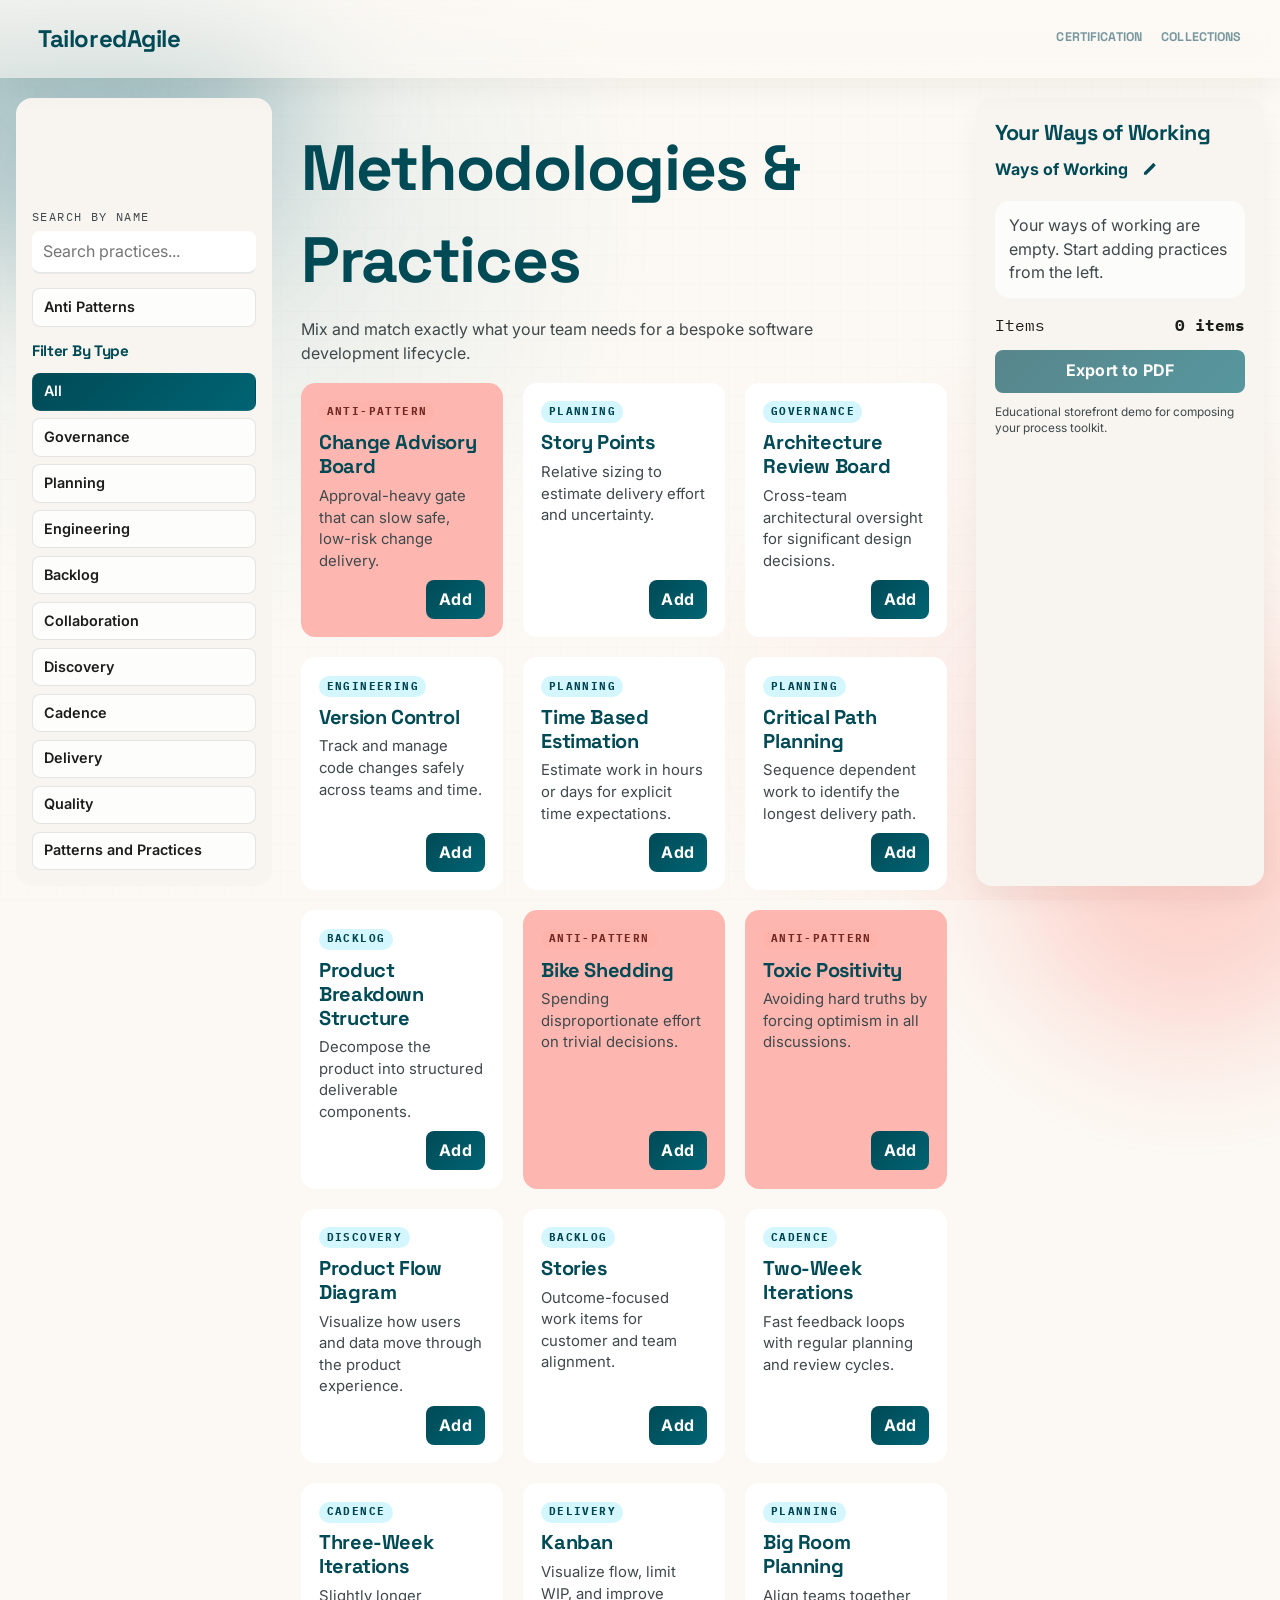
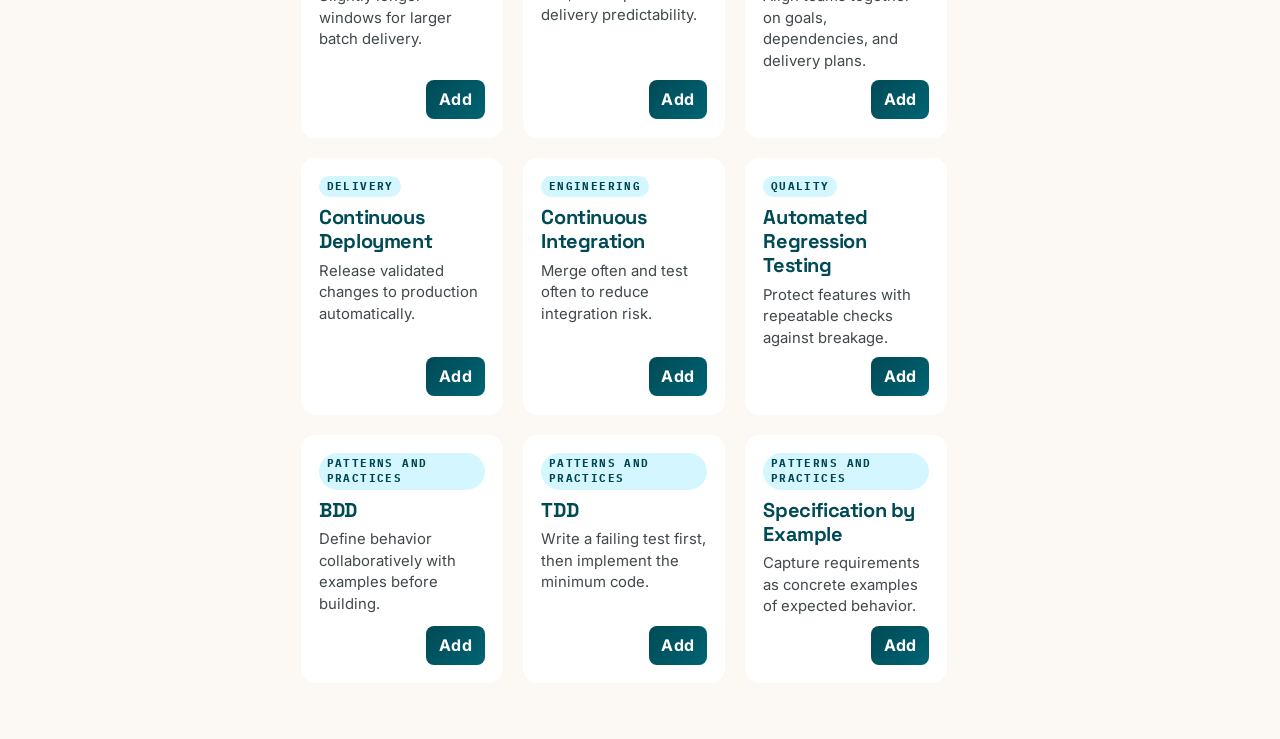
==== commit 758b10c7: "Update cache-busted script loading and sync workspace changes" ====
--- a/index.html
+++ b/index.html
@@ -113,9 +113,9 @@
       </aside>
     </main>
 
-    <script src="catalog-data.js"></script>
-    <script src="collections-data.js"></script>
-    <script src="pdf-export.js"></script>
-    <script src="script.js"></script>
+    <script src="catalog-data.js?v=20260424"></script>
+    <script src="collections-data.js?v=20260424"></script>
+    <script src="pdf-export.js?v=20260424"></script>
+    <script src="script.js?v=20260424"></script>
   </body>
 </html>
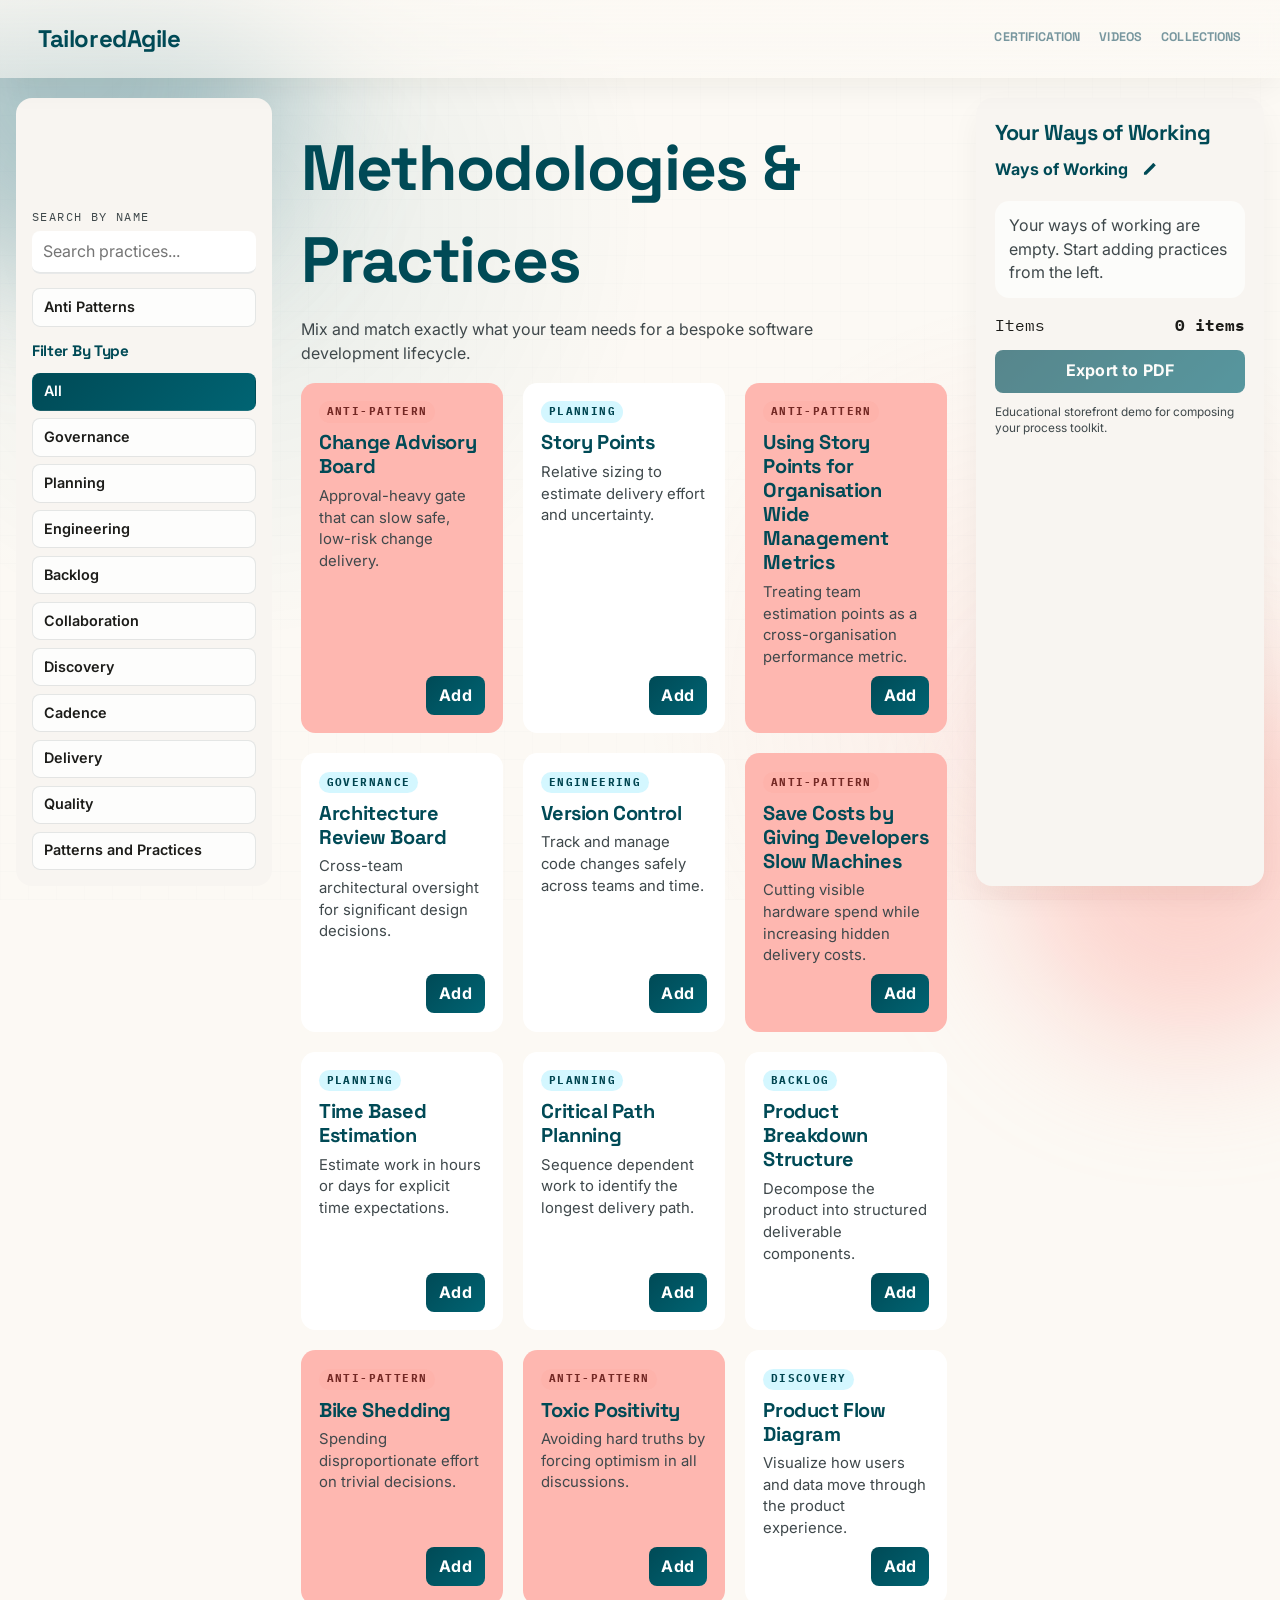
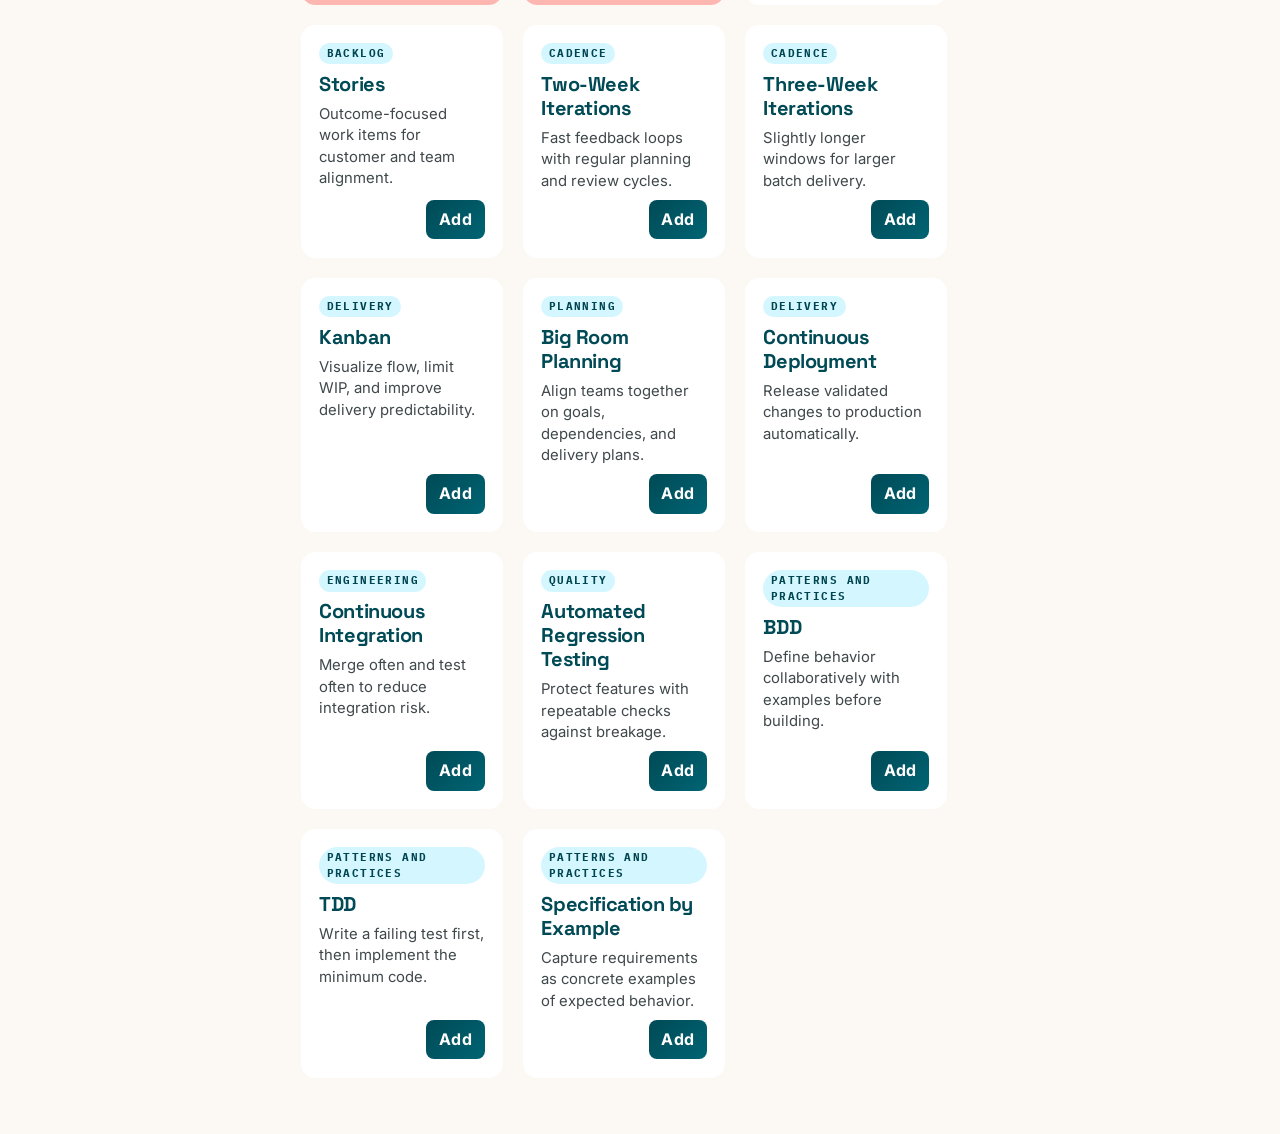
==== commit 0bbe07f7: "Add videos page" ====
--- a/index.html
+++ b/index.html
@@ -23,6 +23,7 @@
       </div>
       <div class="topbar-actions">
         <a class="collections-link" href="certification.html">Certification</a>
+        <a class="collections-link" href="videos.html">Videos</a>
         <a class="collections-link" href="collections.html">Collections</a>
         <button id="cartToggle" class="cart-toggle" aria-label="Open ways of working">
           Ways of Working <span id="cartCount">0</span>
--- a/styles.css
+++ b/styles.css
@@ -185,7 +185,8 @@
 .cart-toggle,
 .add-btn,
 .checkout-btn,
-.collection-use {
+.collection-use,
+.video-tab {
   text-decoration: none;
   display: inline-flex;
   align-items: center;
@@ -342,7 +343,8 @@
 }
 
 button.filter-btn.active,
-.anti-patterns-filter.active {
+.anti-patterns-filter.active,
+.video-tab.active {
   background: linear-gradient(135deg, var(--primary) 0%, var(--primary-container) 100%);
   color: var(--on-primary);
   border-color: transparent;
@@ -663,16 +665,19 @@
 }
 
 .collections-layout,
-.practice-layout {
+.practice-layout,
+.videos-layout {
   max-width: 980px;
   margin: 0 auto;
   padding: 1.2rem 1.1rem 2rem;
 }
 
 .collections-panel,
-.practice-panel {
+.practice-panel,
+.videos-panel {
   background: color-mix(in oklab, var(--surface-low), white 18%);
   padding: 1.25rem;
+  border-radius: var(--radius-xl);
 }
 
 .collections-grid,
@@ -727,6 +732,65 @@
 
 .video-section {
   margin-top: 1rem;
+}
+
+.video-tabs {
+  display: flex;
+  flex-wrap: wrap;
+  gap: 0.55rem;
+  margin-top: 1.1rem;
+}
+
+.video-tab {
+  border: 1px solid var(--outline-variant);
+  background: var(--surface-card);
+  color: var(--on-surface);
+  padding: 0.48rem 0.72rem;
+}
+
+.video-grid {
+  display: grid;
+  grid-template-columns: 1fr;
+  gap: 1rem;
+  margin-top: 1rem;
+}
+
+.video-card {
+  display: grid;
+  grid-template-columns: 1fr;
+  gap: 0;
+  overflow: hidden;
+  border-radius: var(--radius-md);
+  background: var(--surface-card);
+  opacity: 0;
+  transform: translateY(12px);
+  animation: rise-in 620ms var(--ease-luxe) forwards;
+  transition: transform 600ms var(--ease-luxe), box-shadow 600ms var(--ease-luxe);
+}
+
+.video-card:hover {
+  transform: translateY(-3px);
+  box-shadow: var(--whisper);
+}
+
+.video-card-body {
+  padding: 1rem;
+}
+
+.video-card h2 {
+  margin-top: 0.55rem;
+  font-size: 1.35rem;
+}
+
+.video-card p {
+  margin: 0.45rem 0 0;
+  color: var(--on-surface-variant);
+}
+
+.video-card .video-meta {
+  color: var(--primary);
+  font-family: "IBM Plex Mono", monospace;
+  font-size: 0.82rem;
 }
 
 .video-frame-wrap {
@@ -913,7 +977,8 @@
 
   .layout,
   .collections-layout,
-  .practice-layout {
+  .practice-layout,
+  .videos-layout {
     padding-left: 0.9rem;
     padding-right: 0.9rem;
   }
